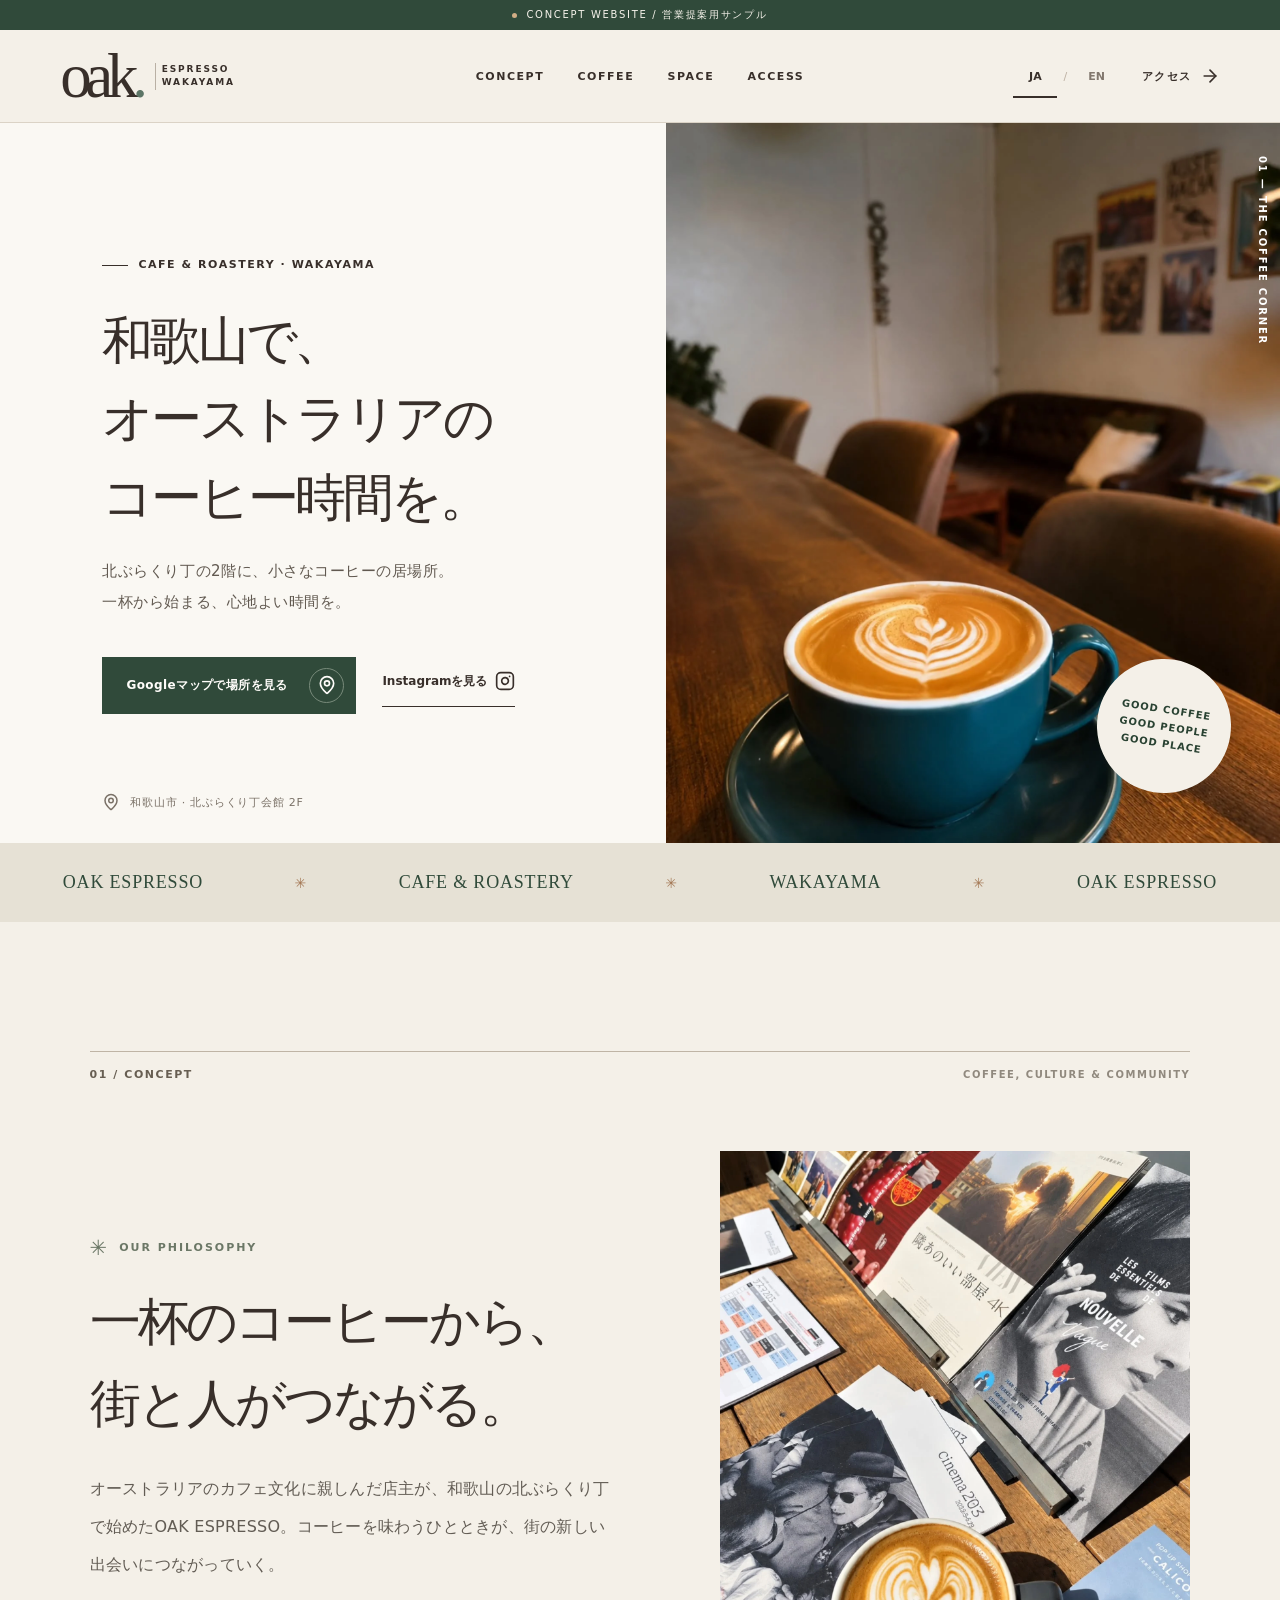
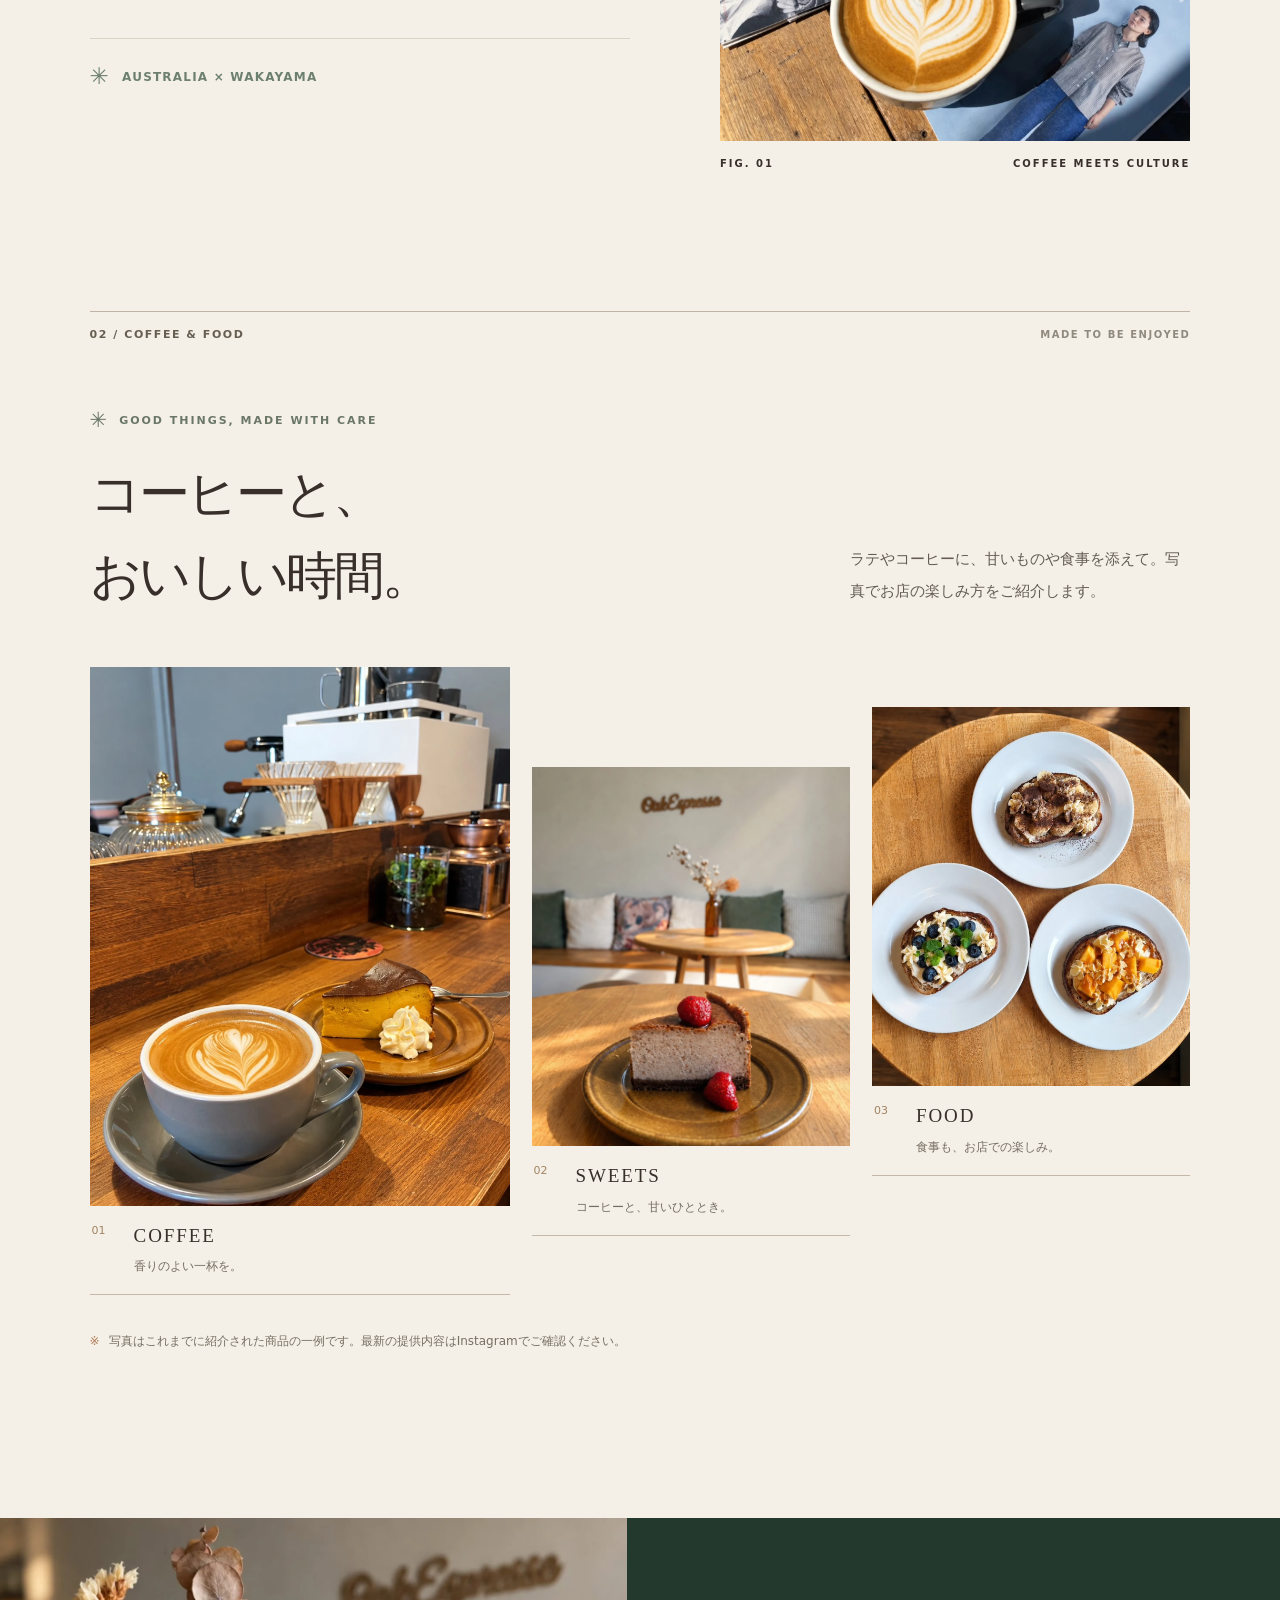
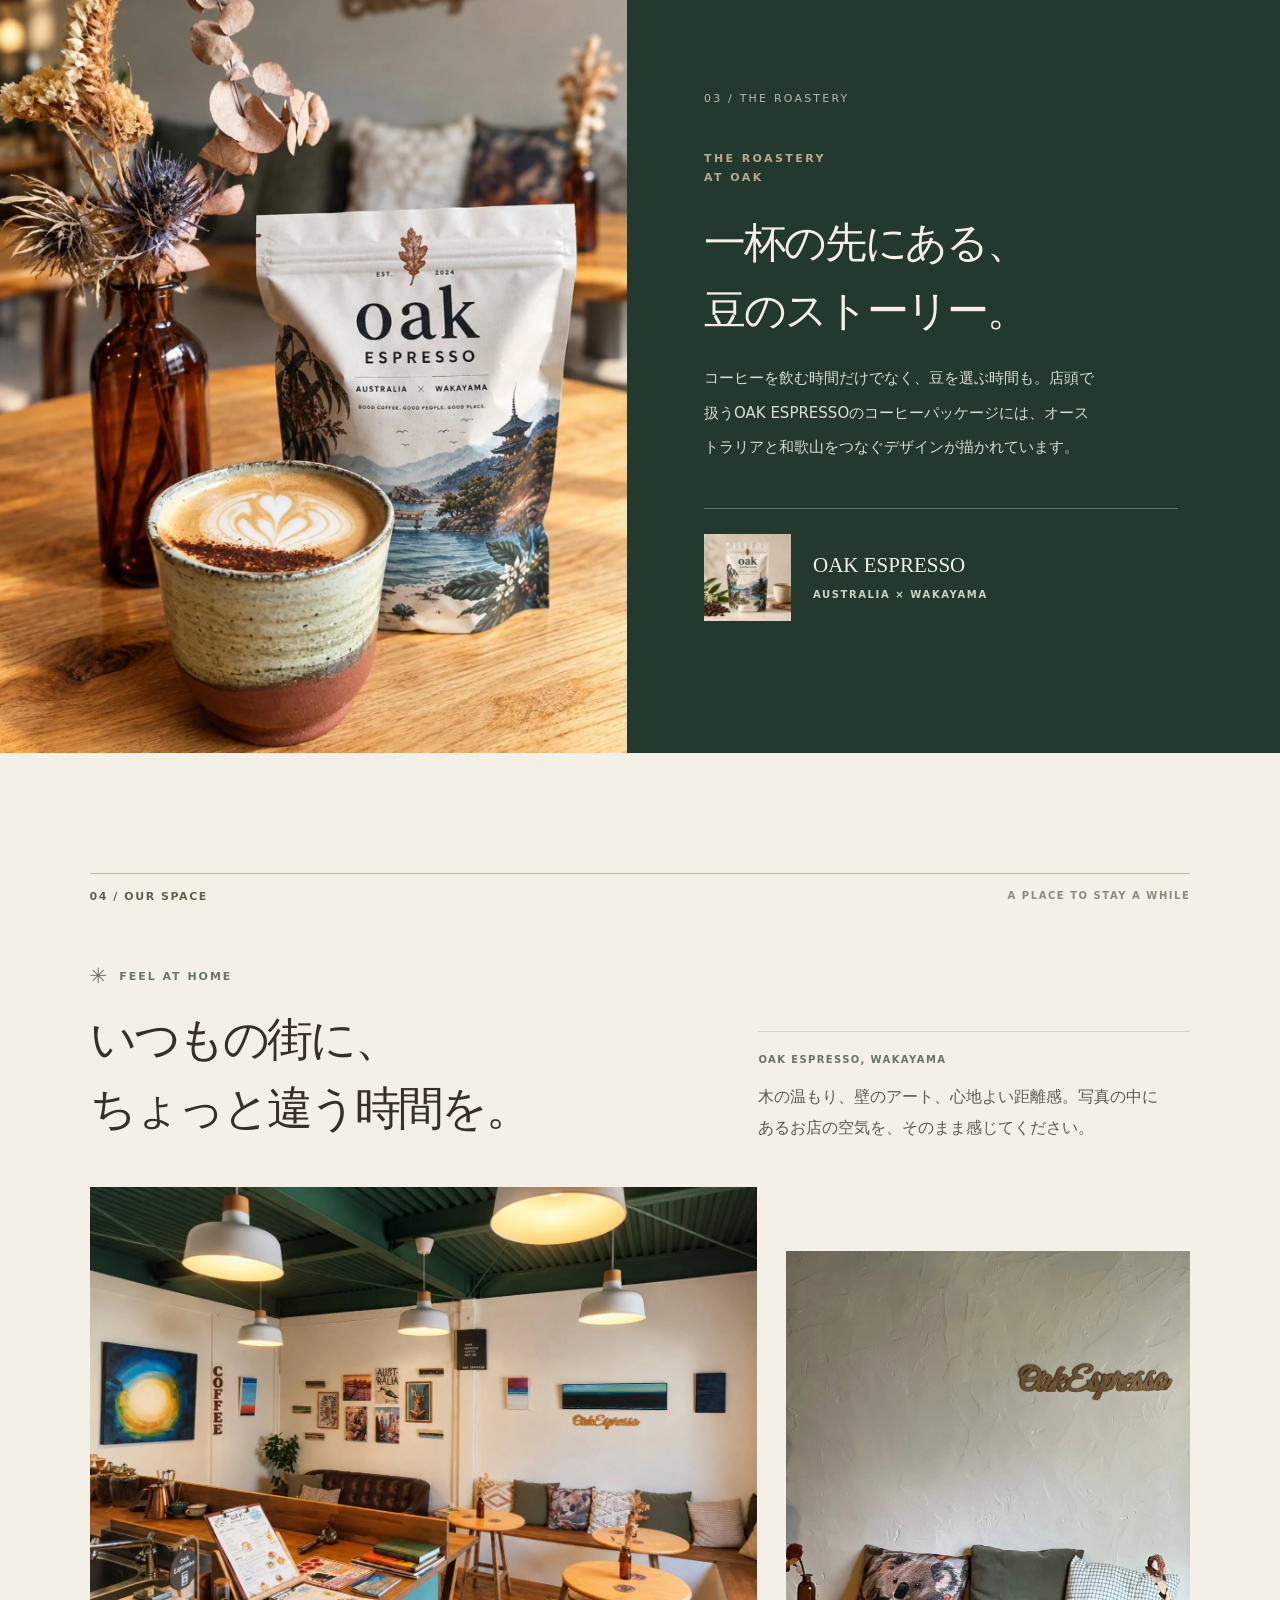
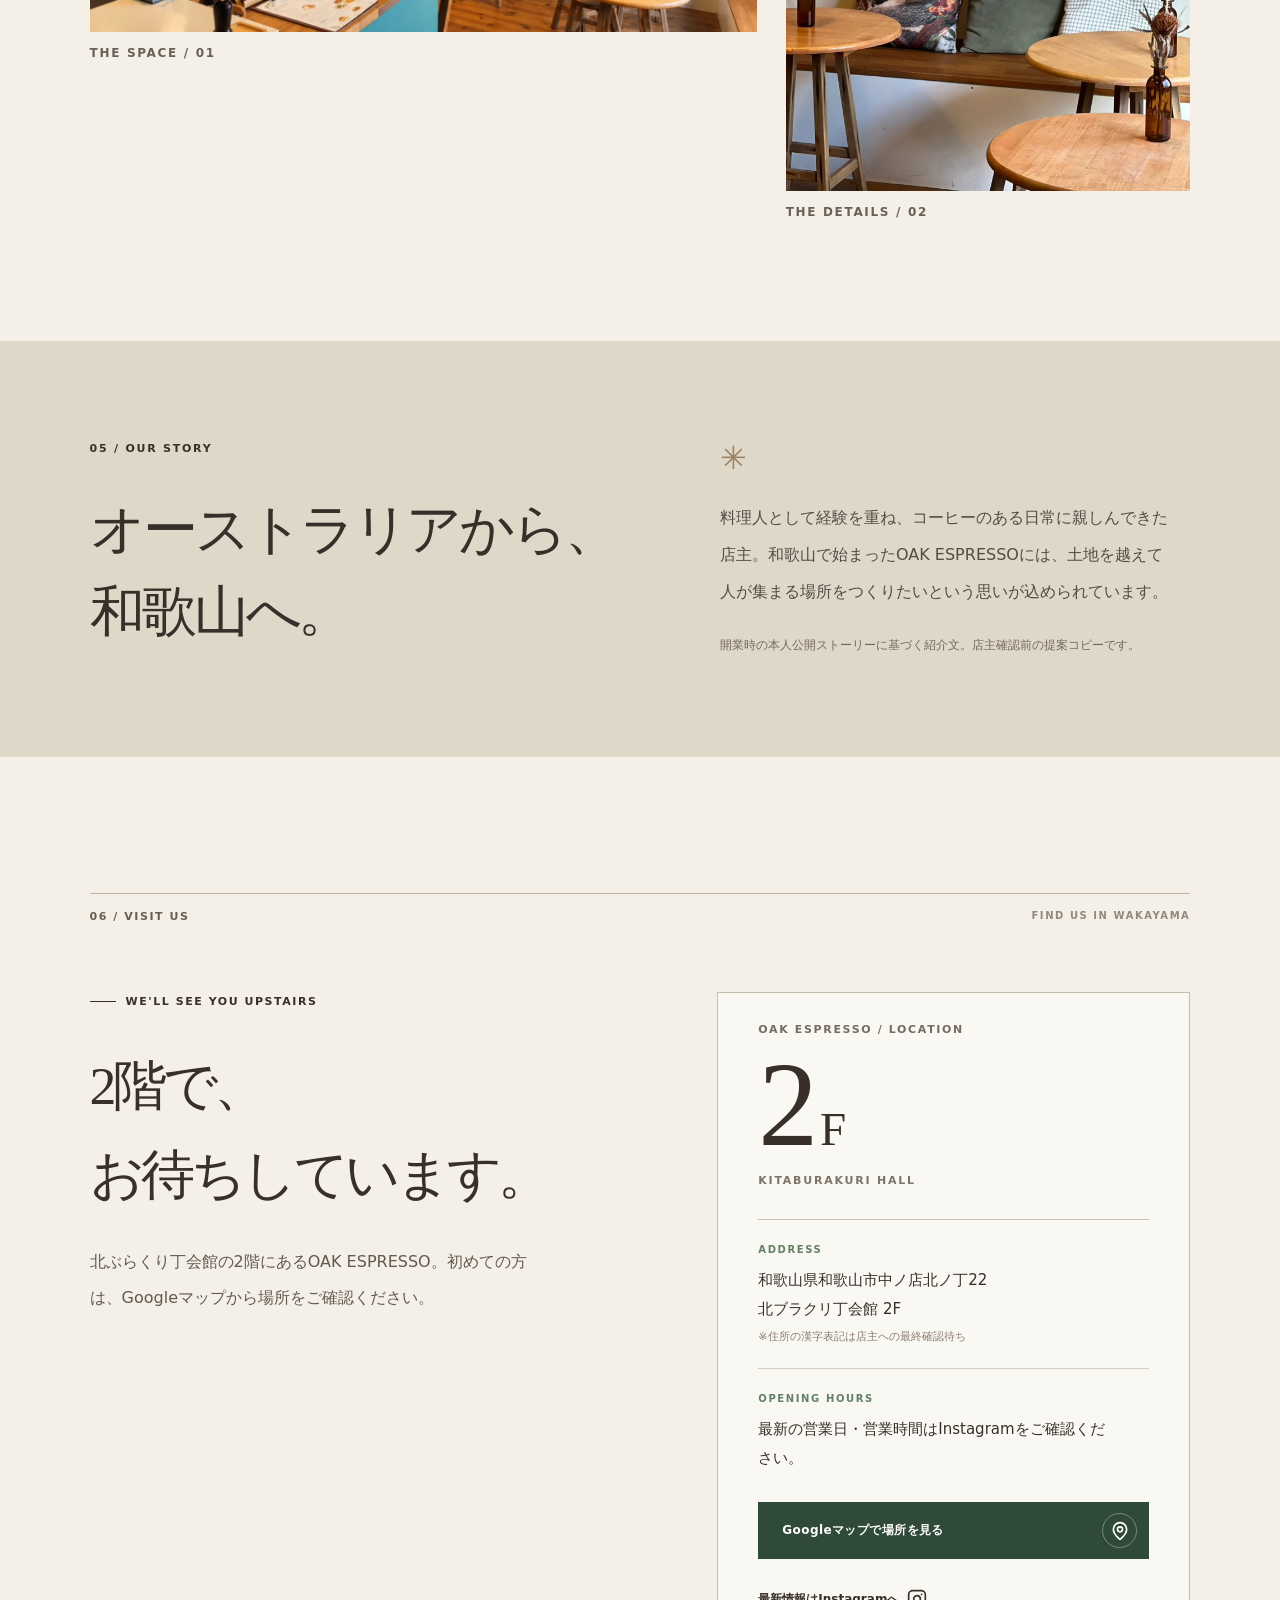
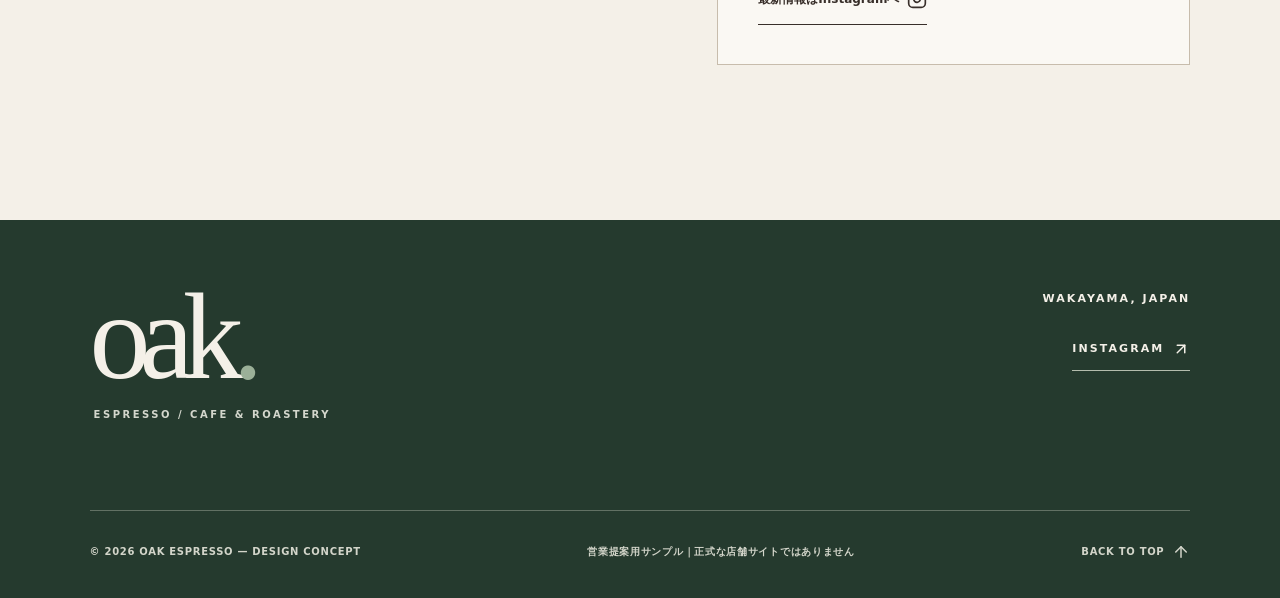
==== local-preview/index.html @ 11f02fe1 "feat: refine OAK ESPRESSO LP with responsive UI and animations" ====
<!DOCTYPE html>
<html lang="ja">
<head>
  <meta charset="utf-8" />
  <meta name="viewport" content="width=device-width, initial-scale=1" />
  <meta name="robots" content="noindex,nofollow,noarchive" />
  <meta name="theme-color" content="#f4f0e8" />
  <meta name="description" content="OAK ESPRESSO — 和歌山・北ぶらくり丁のカフェ＆ロースタリー。営業提案用デザインサンプルです。" />
  <title>OAK ESPRESSO｜和歌山・北ぶらくり丁</title>
  <link rel="icon" type="image/svg+xml" href="./images/favicon.svg" />
  <link rel="preload" as="image" href="./images/hero-latte.webp" fetchpriority="high" />
  <link rel="stylesheet" href="styles.css" />
</head>
<body>
  <a class="skip-link" href="#main" data-ja="本文へスキップ" data-en="Skip to content">本文へスキップ</a>
  <div class="sample-label" role="note"><span class="sample-dot"></span><span data-ja="CONCEPT WEBSITE / 営業提案用サンプル" data-en="CONCEPT WEBSITE / DESIGN PREVIEW">CONCEPT WEBSITE / 営業提案用サンプル</span></div>
  <header class="site-header">
    <div class="head-inner">
      <a class="brand" href="#top" aria-label="OAK ESPRESSO / Top" data-aria-ja="OAK ESPRESSO・ページ先頭へ" data-aria-en="OAK ESPRESSO, back to top">
        <span class="brand-oak">oak<span class="brand-dot">.</span></span>
        <span class="brand-sub">ESPRESSO<br />WAKAYAMA</span>
      </a>
      <nav class="desktop-nav" aria-label="Primary" data-aria-ja="メインメニュー" data-aria-en="Main navigation">
        <a href="#concept" data-ja="CONCEPT" data-en="CONCEPT">CONCEPT</a>
        <a href="#coffee" data-ja="COFFEE" data-en="COFFEE">COFFEE</a>
        <a href="#space" data-ja="SPACE" data-en="SPACE">SPACE</a>
        <a href="#visit" data-ja="ACCESS" data-en="ACCESS">ACCESS</a>
      </nav>
      <div class="head-actions">
        <div class="lang-toggle" role="group" aria-label="Language" data-aria-ja="表示言語" data-aria-en="Language">
          <button class="lang-btn active" type="button" data-locale="ja" aria-pressed="true" aria-label="日本語">JA</button>
          <span class="lang-bar" aria-hidden="true">/</span>
          <button class="lang-btn" type="button" data-locale="en" aria-pressed="false" aria-label="English">EN</button>
        </div>
        <a class="head-location" href="#visit"><span data-ja="アクセス" data-en="Visit us">アクセス</span><svg aria-hidden="true" focusable="false" class="lucide lucide-arrow-right" xmlns="http://www.w3.org/2000/svg" width="20" height="20" viewBox="0 0 24 24" fill="none" stroke="currentColor" stroke-width="2" stroke-linecap="round" stroke-linejoin="round" > <path d="M5 12h14" /> <path d="m12 5 7 7-7 7" /> </svg></a>
      </div>
    </div>
  </header>
  <!-- UI icons: Lucide v0.468.0, ISC; see THIRD_PARTY_NOTICES.md. -->
  <main id="main">
    <section class="hero" id="top" aria-labelledby="hero-title">
      <div class="hero-left">
        <div class="hero-text-wrapper">
          <div class="eyebrow"><span class="dash"></span><span>CAFE & ROASTERY · WAKAYAMA</span></div>
          <h1 id="hero-title" class="hero-title" data-ja="和歌山で、<br>オーストラリアの<br>コーヒー時間を。" data-en="A taste of<br>Australian<br>coffee culture<br>in Wakayama.">和歌山で、<br>オーストラリアの<br>コーヒー時間を。</h1>
          <p class="hero-description" data-ja="北ぶらくり丁の2階に、小さなコーヒーの居場所。<br>一杯から始まる、心地よい時間を。" data-en="A little coffee spot tucked away upstairs in Kitaburakuri. Good coffee, a welcoming space, and time to slow down.">北ぶらくり丁の2階に、小さなコーヒーの居場所。<br>一杯から始まる、心地よい時間を。</p>
          <div class="hero-cta-line">
            <a class="btn-primary" href="https://www.google.com/maps/search/?api=1&amp;query=OAK%20ESPRESSO%20%E5%92%8C%E6%AD%8C%E5%B1%B1" target="_blank" rel="noopener noreferrer"><span data-ja="Googleマップで場所を見る" data-en="Find us on Google Maps">Googleマップで場所を見る</span><span class="btn-arrow" aria-hidden="true"><svg aria-hidden="true" focusable="false" class="lucide lucide-map-pin" xmlns="http://www.w3.org/2000/svg" width="20" height="20" viewBox="0 0 24 24" fill="none" stroke="currentColor" stroke-width="2" stroke-linecap="round" stroke-linejoin="round" > <path d="M20 10c0 4.993-5.539 10.193-7.399 11.799a1 1 0 0 1-1.202 0C9.539 20.193 4 14.993 4 10a8 8 0 0 1 16 0" /> <circle cx="12" cy="10" r="3" /> </svg></span></a>
            <a class="link-underline" href="https://www.instagram.com/oak_espresso/" target="_blank" rel="noopener noreferrer"><span data-ja="Instagramを見る" data-en="Explore Instagram">Instagramを見る</span><svg aria-hidden="true" focusable="false" class="lucide lucide-instagram" xmlns="http://www.w3.org/2000/svg" width="20" height="20" viewBox="0 0 24 24" fill="none" stroke="currentColor" stroke-width="2" stroke-linecap="round" stroke-linejoin="round" > <rect width="20" height="20" x="2" y="2" rx="5" ry="5" /> <path d="M16 11.37A4 4 0 1 1 12.63 8 4 4 0 0 1 16 11.37z" /> <line x1="17.5" x2="17.51" y1="6.5" y2="6.5" /> </svg></a>
          </div>
        </div>
        <div class="hero-footnote"><svg aria-hidden="true" focusable="false" class="lucide lucide-map-pin" xmlns="http://www.w3.org/2000/svg" width="18" height="18" viewBox="0 0 24 24" fill="none" stroke="currentColor" stroke-width="2" stroke-linecap="round" stroke-linejoin="round" > <path d="M20 10c0 4.993-5.539 10.193-7.399 11.799a1 1 0 0 1-1.202 0C9.539 20.193 4 14.993 4 10a8 8 0 0 1 16 0" /> <circle cx="12" cy="10" r="3" /> </svg><span data-ja="和歌山市 · 北ぶらくり丁会館 2F" data-en="Wakayama City · Kitaburakuri Hall, 2F">和歌山市 · 北ぶらくり丁会館 2F</span></div>
      </div>
      <div class="hero-right">
        <img class="hero-image" src="./images/hero-latte.webp" width="1440" height="1920" fetchpriority="high" alt="木製カウンターに置かれた青いカップのラテと、奥に広がるOAK ESPRESSOの店内" data-alt-ja="木製カウンターに置かれた青いカップのラテと、奥に広がるOAK ESPRESSOの店内" data-alt-en="A latte in a blue cup on a wooden counter, with the cafe seating in the background" />
        <div class="hero-photo-tag">GOOD COFFEE<br />GOOD PEOPLE<br />GOOD PLACE</div>
        <div class="vertical-caption">01 — THE COFFEE CORNER</div>
      </div>
      <a href="#concept" class="scroll-cue"><span class="scroll-line"></span><span>SCROLL TO EXPLORE</span></a>
    </section>

    <div class="repeater" aria-hidden="true"><span class="repeater-name">OAK ESPRESSO</span><span class="repeater-divider">✳</span><span class="repeater-category">CAFE & ROASTERY</span><span class="repeater-divider repeater-extra">✳</span><span class="repeater-place">WAKAYAMA</span><span class="repeater-divider repeater-extra">✳</span><span class="repeater-extra">OAK ESPRESSO</span></div>

    <section class="concept section-wrap" id="concept">
      <div class="section-topline"><span>01 / CONCEPT</span><span>COFFEE, CULTURE & COMMUNITY</span></div>
      <div class="concept-grid">
        <div class="concept-copy">
          <p class="mini-label"><span class="asterisk">✳</span> OUR PHILOSOPHY</p>
          <h2 class="editorial-title" data-ja="一杯のコーヒーから、<br>街と人がつながる。" data-en="More than<br>just a cup<br>of coffee.">一杯のコーヒーから、<br>街と人がつながる。</h2>
          <p class="body-copy" data-ja="オーストラリアのカフェ文化に親しんだ店主が、和歌山の北ぶらくり丁で始めたOAK ESPRESSO。コーヒーを味わうひとときが、街の新しい出会いにつながっていく。" data-en="Rooted in the Australian café culture that shaped its founder, OAK ESPRESSO found a home in Wakayama's Kitaburakuri district — a place where a good cup of coffee can bring people together.">オーストラリアのカフェ文化に親しんだ店主が、和歌山の北ぶらくり丁で始めたOAK ESPRESSO。コーヒーを味わうひとときが、街の新しい出会いにつながっていく。</p>
          <div class="concept-bottom-note"><span class="line-cross">✳</span><span data-ja="AUSTRALIA × WAKAYAMA" data-en="AUSTRALIA × WAKAYAMA">AUSTRALIA × WAKAYAMA</span></div>
        </div>
        <div class="concept-media">
          <div class="concept-photo-frame"><img src="./images/coffee-books.webp" loading="lazy" width="1440" height="1920" alt="映画やアートの雑誌とラテが並ぶ木製テーブル" data-alt-ja="映画やアートの雑誌とラテが並ぶ木製テーブル" data-alt-en="A latte surrounded by cinema and art magazines on a wooden table" /></div>
          <div class="media-caption"><span>FIG. 01</span><span data-ja="COFFEE MEETS CULTURE" data-en="COFFEE MEETS CULTURE">COFFEE MEETS CULTURE</span></div>
        </div>
      </div>
    </section>

    <section class="offer section-wrap" id="coffee">
      <div class="section-topline"><span>02 / COFFEE & FOOD</span><span>MADE TO BE ENJOYED</span></div>
      <div class="offer-intro">
        <div><p class="mini-label"><span class="asterisk">✳</span> GOOD THINGS, MADE WITH CARE</p><h2 class="editorial-title" data-ja="コーヒーと、<br>おいしい時間。" data-en="Coffee &<br>something good.">コーヒーと、<br>おいしい時間。</h2></div>
        <p class="offer-caption" data-ja="ラテやコーヒーに、甘いものや食事を添えて。写真でお店の楽しみ方をご紹介します。" data-en="Coffee, something sweet, or a bite to eat. A glimpse of the things that make a visit worth lingering over.">ラテやコーヒーに、甘いものや食事を添えて。写真でお店の楽しみ方をご紹介します。</p>
      </div>
      <div class="offer-photo-grid">
        <figure class="offer-card offer-card-1">
          <div class="offer-img-wrap"><img src="./images/coffee-cake.webp" loading="lazy" width="1440" height="1920" alt="ラテとケーキを木製カウンターに並べた写真" data-alt-ja="ラテとケーキを木製カウンターに並べた写真" data-alt-en="Latte and a slice of cake on a wooden coffee counter" /></div>
          <figcaption><span class="item-number">01</span><span><strong data-ja="COFFEE" data-en="COFFEE">COFFEE</strong><small data-ja="香りのよい一杯を。" data-en="A cup worth slowing down for.">香りのよい一杯を。</small></span></figcaption>
        </figure>
        <figure class="offer-card offer-card-2">
          <div class="offer-img-wrap"><img src="./images/cheesecake.webp" loading="lazy" width="1440" height="1920" alt="いちごが添えられたカットケーキ" data-alt-ja="いちごが添えられたカットケーキ" data-alt-en="A slice of cake garnished with berries" /></div>
          <figcaption><span class="item-number">02</span><span><strong data-ja="SWEETS" data-en="SWEETS">SWEETS</strong><small data-ja="<span class='text-phrase'>コーヒーと、</span><span class='text-phrase'>甘いひととき。</span>" data-en="Something sweet on the side."><span class='text-phrase'>コーヒーと、</span><span class='text-phrase'>甘いひととき。</span></small></span></figcaption>
        </figure>
        <figure class="offer-card offer-card-3">
          <div class="offer-img-wrap"><img src="./images/fruit-toasts.webp" loading="lazy" width="1440" height="1440" alt="フルーツが盛り付けられた3種類のトースト" data-alt-ja="フルーツが盛り付けられた3種類のトースト" data-alt-en="Three open-faced toasts topped with fruit" /></div>
          <figcaption><span class="item-number">03</span><span><strong data-ja="FOOD" data-en="FOOD">FOOD</strong><small data-ja="<span class='text-phrase'>食事も、</span><span class='text-phrase'>お店での楽しみ。</span>" data-en="A little something to eat."><span class='text-phrase'>食事も、</span><span class='text-phrase'>お店での楽しみ。</span></small></span></figcaption>
        </figure>
      </div>
      <p class="availability-note"><span class="note-star">※</span><span data-ja="写真はこれまでに紹介された商品の一例です。最新の提供内容はInstagramでご確認ください。" data-en="Photos show examples previously featured by the cafe. Please check Instagram for current offerings.">写真はこれまでに紹介された商品の一例です。最新の提供内容はInstagramでご確認ください。</span></p>
    </section>

    <section class="beans" id="beans">
      <div class="beans-photo"><img src="./images/packaging-cafe.webp" loading="lazy" width="1440" height="1917" alt="実際に店舗で販売しているOAK ESPRESSOのコーヒー豆パッケージとラテ" data-alt-ja="実際に店舗で販売しているOAK ESPRESSOのコーヒー豆パッケージとラテ" data-alt-en="An OAK ESPRESSO coffee bean package sold in the cafe, beside a cup of coffee" /></div>
      <div class="beans-copy">
        <div class="beans-meta">03 / THE ROASTERY</div>
        <div class="beans-small-title">THE ROASTERY<br />AT OAK</div>
        <h2 data-ja="一杯の先にある、<br>豆のストーリー。" data-en="The story<br>behind the beans.">一杯の先にある、<br>豆のストーリー。</h2>
        <p data-ja="コーヒーを飲む時間だけでなく、豆を選ぶ時間も。店頭で扱うOAK ESPRESSOのコーヒーパッケージには、オーストラリアと和歌山をつなぐデザインが描かれています。" data-en="The OAK ESPRESSO coffee bag brings together motifs of Australia and Wakayama — a small reminder that a cup of coffee can carry a bigger story.">コーヒーを飲む時間だけでなく、豆を選ぶ時間も。店頭で扱うOAK ESPRESSOのコーヒーパッケージには、オーストラリアと和歌山をつなぐデザインが描かれています。</p>
        <div class="beans-pack-inline"><img src="./images/packaging-studio.webp" loading="lazy" width="1440" height="1440" alt="OAK ESPRESSOの販売用コーヒー豆パッケージ" data-alt-ja="OAK ESPRESSOの販売用コーヒー豆パッケージ" data-alt-en="OAK ESPRESSO retail coffee packaging"/><div><span>OAK ESPRESSO</span><small>AUSTRALIA × WAKAYAMA</small></div></div>
      </div>
    </section>

    <section class="space-section section-wrap" id="space" aria-labelledby="space-title">
      <div class="section-topline"><span>04 / OUR SPACE</span><span>A PLACE TO STAY A WHILE</span></div>
      <div class="space-title-area">
        <div class="space-heading"><p class="mini-label"><span class="asterisk">✳</span> FEEL AT HOME</p><h2 id="space-title" class="editorial-title" data-ja="いつもの街に、<br>ちょっと違う時間を。" data-en="Come in.<br>Stay a little.">いつもの街に、<br>ちょっと違う時間を。</h2></div>
        <div class="space-after"><span>OAK ESPRESSO, WAKAYAMA</span><p data-ja="木の温もり、壁のアート、心地よい距離感。写真の中にあるお店の空気を、そのまま感じてください。" data-en="Warm wood, art on the walls and an easy-going atmosphere. A small look inside, before you visit.">木の温もり、壁のアート、心地よい距離感。写真の中にあるお店の空気を、そのまま感じてください。</p></div>
      </div>
      <div class="space-photos">
        <figure class="space-wide"><img src="./images/interior-wide.webp" loading="lazy" width="1440" height="1080" alt="木の家具とグリーンの天井、アートが飾られたOAK ESPRESSOの店内全景" data-alt-ja="木の家具とグリーンの天井、アートが飾られたOAK ESPRESSOの店内全景" data-alt-en="A wide view of the OAK ESPRESSO cafe with wooden furnishings, green ceiling and artwork" /><figcaption>THE SPACE / 01</figcaption></figure>
        <figure class="space-detail"><img src="./images/interior-details.webp" loading="lazy" width="1440" height="1920" alt="木製の丸テーブルと花瓶、クッションが並ぶOAK ESPRESSOの座席" data-alt-ja="木製の丸テーブルと花瓶、クッションが並ぶOAK ESPRESSOの座席" data-alt-en="Wooden tables, a flower vase and cosy bench seating at OAK ESPRESSO" /><figcaption>THE DETAILS / 02</figcaption></figure>
      </div>
    </section>

    <section class="story-section" id="story">
      <div class="story-inner">
        <div class="story-title"><span class="story-index">05 / OUR STORY</span><h2 data-ja="オーストラリアから、<br>和歌山へ。" data-en="From Australia<br>to Wakayama.">オーストラリアから、<br>和歌山へ。</h2></div>
        <div class="story-details"><span class="star-large">✳</span><p data-ja="料理人として経験を重ね、コーヒーのある日常に親しんできた店主。和歌山で始まったOAK ESPRESSOには、土地を越えて人が集まる場所をつくりたいという思いが込められています。" data-en="After years working in kitchens and experiencing Australia's café culture, the founder brought a love of coffee to Wakayama. OAK ESPRESSO began with a wish to make space for people to connect.">料理人として経験を重ね、コーヒーのある日常に親しんできた店主。和歌山で始まったOAK ESPRESSOには、土地を越えて人が集まる場所をつくりたいという思いが込められています。</p><small data-ja="開業時の本人公開ストーリーに基づく紹介文。店主確認前の提案コピーです。" data-en="Draft copy based on the founder's public opening story; subject to approval.">開業時の本人公開ストーリーに基づく紹介文。店主確認前の提案コピーです。</small></div>
      </div>
    </section>

    <section class="visit-section section-wrap" id="visit">
      <div class="section-topline"><span>06 / VISIT US</span><span>FIND US IN WAKAYAMA</span></div>
      <div class="visit-grid">
        <div class="visit-intro"><div class="eyebrow"><span class="dash"></span><span>WE'LL SEE YOU UPSTAIRS</span></div><h2 data-ja="2階で、<br>お待ちしています。" data-en="Find us<br>upstairs.">2階で、<br>お待ちしています。</h2><p data-ja="北ぶらくり丁会館の2階にあるOAK ESPRESSO。初めての方は、Googleマップから場所をご確認ください。" data-en="OAK ESPRESSO is on the second floor of Kitaburakuri Hall. Use Google Maps to find the building before your visit.">北ぶらくり丁会館の2階にあるOAK ESPRESSO。初めての方は、Googleマップから場所をご確認ください。</p></div>
        <div class="visit-card">
          <div class="visit-floor"><div class="floor-label">OAK ESPRESSO / LOCATION</div><div>2<span>F</span></div><span class="floor-caption">KITABURAKURI HALL</span></div>
          <div class="visit-detail"><span class="data-label">ADDRESS</span><p data-ja="和歌山県和歌山市中ノ店北ノ丁22<br>北ブラクリ丁会館 2F" data-en="2F, Kitaburakuri Hall<br>22 Nakanotana Kitanōchō, Wakayama, Japan">和歌山県和歌山市中ノ店北ノ丁22<br>北ブラクリ丁会館 2F</p><small data-ja="※住所の漢字表記は店主への最終確認待ち" data-en="*Address spelling to be confirmed by the cafe.">※住所の漢字表記は店主への最終確認待ち</small></div>
          <div class="visit-detail visits-last"><span class="data-label">OPENING HOURS</span><p data-ja="最新の営業日・営業時間はInstagramをご確認ください。" data-en="Check Instagram for the latest opening days and hours.">最新の営業日・営業時間はInstagramをご確認ください。</p></div>
          <div class="visit-links"><a class="btn-primary" href="https://www.google.com/maps/search/?api=1&amp;query=OAK%20ESPRESSO%20%E5%92%8C%E6%AD%8C%E5%B1%B1" rel="noopener noreferrer" target="_blank"><span data-ja="Googleマップで場所を見る" data-en="Find us on Google Maps">Googleマップで場所を見る</span><span class="btn-arrow" aria-hidden="true"><svg aria-hidden="true" focusable="false" class="lucide lucide-map-pin" xmlns="http://www.w3.org/2000/svg" width="20" height="20" viewBox="0 0 24 24" fill="none" stroke="currentColor" stroke-width="2" stroke-linecap="round" stroke-linejoin="round" > <path d="M20 10c0 4.993-5.539 10.193-7.399 11.799a1 1 0 0 1-1.202 0C9.539 20.193 4 14.993 4 10a8 8 0 0 1 16 0" /> <circle cx="12" cy="10" r="3" /> </svg></span></a><a class="link-underline" href="https://www.instagram.com/oak_espresso/" target="_blank" rel="noopener noreferrer"><span data-ja="最新情報はInstagramへ" data-en="Latest updates on Instagram">最新情報はInstagramへ</span><svg aria-hidden="true" focusable="false" class="lucide lucide-instagram" xmlns="http://www.w3.org/2000/svg" width="20" height="20" viewBox="0 0 24 24" fill="none" stroke="currentColor" stroke-width="2" stroke-linecap="round" stroke-linejoin="round" > <rect width="20" height="20" x="2" y="2" rx="5" ry="5" /> <path d="M16 11.37A4 4 0 1 1 12.63 8 4 4 0 0 1 16 11.37z" /> <line x1="17.5" x2="17.51" y1="6.5" y2="6.5" /> </svg></a></div>
        </div>
      </div>
    </section>
  </main>
  <footer class="site-footer">
    <div class="footer-upper"><div><span class="footer-mark">oak<span>.</span></span><div class="footer-submark">ESPRESSO / CAFE & ROASTERY</div></div><div class="footer-meta"><div>WAKAYAMA, JAPAN</div><a href="https://www.instagram.com/oak_espresso/" target="_blank" rel="noopener noreferrer">INSTAGRAM <svg aria-hidden="true" focusable="false" class="lucide lucide-arrow-up-right" xmlns="http://www.w3.org/2000/svg" width="18" height="18" viewBox="0 0 24 24" fill="none" stroke="currentColor" stroke-width="2" stroke-linecap="round" stroke-linejoin="round" > <path d="M7 7h10v10" /> <path d="M7 17 17 7" /> </svg></a></div></div>
    <div class="footer-lower"><span>© 2026 OAK ESPRESSO — DESIGN CONCEPT</span><span data-ja="営業提案用サンプル｜正式な店舗サイトではありません" data-en="Website design concept — not the official cafe website">営業提案用サンプル｜正式な店舗サイトではありません</span><a href="#top">BACK TO TOP <svg aria-hidden="true" focusable="false" class="lucide lucide-arrow-up" xmlns="http://www.w3.org/2000/svg" width="18" height="18" viewBox="0 0 24 24" fill="none" stroke="currentColor" stroke-width="2" stroke-linecap="round" stroke-linejoin="round" > <path d="m5 12 7-7 7 7" /> <path d="M12 19V5" /> </svg></a></div>
  </footer>
  <a class="mobile-map-cta" href="https://www.google.com/maps/search/?api=1&amp;query=OAK%20ESPRESSO%20%E5%92%8C%E6%AD%8C%E5%B1%B1" target="_blank" rel="noopener noreferrer"><svg aria-hidden="true" focusable="false" class="lucide lucide-map-pin" xmlns="http://www.w3.org/2000/svg" width="20" height="20" viewBox="0 0 24 24" fill="none" stroke="currentColor" stroke-width="2" stroke-linecap="round" stroke-linejoin="round" > <path d="M20 10c0 4.993-5.539 10.193-7.399 11.799a1 1 0 0 1-1.202 0C9.539 20.193 4 14.993 4 10a8 8 0 0 1 16 0" /> <circle cx="12" cy="10" r="3" /> </svg><span data-ja="地図で場所を見る" data-en="Open Google Maps">地図で場所を見る</span></a>
  <script src="script.js"></script>
</body>
</html>
---- local-preview/styles.css ----
:root {
  --cream: #f4f0e8;
  --paper: #faf8f3;
  --ink: #382f2a;
  --muted: #766d61;
  --green: #304a3a;
  --forest: #24392d;
  --copper: #bc9068;
  --line: #dbd3c6;
  --serif: Georgia, 'Noto Serif CJK JP', 'Yu Mincho', serif;
  --sans: 'Noto Sans CJK JP', 'Hiragino Kaku Gothic ProN', system-ui, sans-serif;
}
*,*::before,*::after {box-sizing:border-box}
html {scroll-behavior:smooth;scroll-padding-top:105px}
body {margin:0;color:var(--ink);background:var(--cream);font-family:var(--sans);font-size:16px;-webkit-font-smoothing:antialiased}
body,button,a { -webkit-tap-highlight-color:transparent; }
img {display:block;max-width:100%}
a {color:inherit;text-decoration:none}
button {font:inherit}
button, a {outline-offset:5px}
:focus-visible {outline:2px solid var(--ink)}
.site-footer a:focus-visible,.mobile-map-cta:focus-visible {outline-color:var(--cream);box-shadow:0 0 0 7px var(--ink)}
/* Lucide official SVGs: consistent size/stroke, inheriting the surrounding text color. */
.lucide {display:inline-block;flex-shrink:0;vertical-align:middle;stroke-width:2}
section {position:relative}
h1,h2 {text-wrap:balance;word-break:normal;overflow-wrap:normal;line-break:strict}
main p,main small {text-wrap:pretty;line-break:strict;word-break:normal}
.text-phrase {display:inline-block}
.skip-link {position:fixed;top:-100px;left:16px;z-index:1000;background:white;padding:8px}
.skip-link:focus {top:8px}
.sample-label {height:30px;background:var(--green);color:#f6f3eb;text-align:center;display:flex;align-items:center;justify-content:center;gap:9px;font:500 10px/1 var(--sans);letter-spacing:.17em}
.sample-dot {width:5px;height:5px;border-radius:50%;background:#d1ad85}
.site-header {background:var(--cream);position:sticky;top:0;z-index:30;border-bottom:1px solid var(--line);}
.head-inner {max-width:1600px;margin:auto;display:grid;grid-template-columns:1fr auto 1fr;align-items:center;padding:0 clamp(24px,4.7vw,78px);height:92px;gap:28px}
.brand {display:flex;align-items:center;width:max-content;gap:13px;min-width:0}
.brand-oak {font:normal 63px/.9 Georgia,serif;letter-spacing:-.10em;white-space:nowrap}
.brand-dot {color:#5c7566}
.brand-sub {font:700 9px/1.5 var(--sans);letter-spacing:.21em;padding-left:6px;border-left:1px solid #b9b0a4}
.desktop-nav {display:flex;align-items:center;gap:clamp(15px,2.6vw,41px)}
.desktop-nav a, .head-location,.lang-toggle {font-size:11px;letter-spacing:.14em;font-weight:700}
.desktop-nav a {transition:color .2s}
.head-actions {display:flex;align-items:center;justify-content:flex-end;gap:23px}
.lang-toggle {display:flex;align-items:center;gap:6px;white-space:nowrap}
.lang-btn {border:0;background:none;color:#82786e;cursor:pointer;font-size:11px;font-weight:700;padding:11px 5px;line-height:1;border-radius:0;min-width:44px;min-height:44px}
.lang-btn.active {color:var(--ink);box-shadow:inset 0 -2px var(--ink)}
.lang-bar {font-weight:300;color:#bdb1a3}
.head-location {white-space:nowrap;display:flex;gap:8px;align-items:center;min-height:44px}
.hero {min-height:720px;display:grid;grid-template-columns:52% 48%;background:var(--paper)}
.hero-left {display:flex;flex-direction:column;justify-content:center;position:relative;padding:95px 5vw 92px clamp(36px,8vw,138px);min-width:0}
.hero-text-wrapper {max-width:780px}
.eyebrow,.mini-label {display:flex;align-items:center;gap:10px;font-size:11px;letter-spacing:.14em;font-weight:700;line-height:1.8}
.dash {height:1px;width:26px;background:var(--ink)}
.hero-title {font-family:'Noto Serif CJK JP','Yu Mincho',serif;font-weight:400;font-size:clamp(36px,4.0vw,66px);line-height:1.53;letter-spacing:-.063em;margin:27px -60px 19px 0;position:relative;z-index:1}
.hero-description {font-size:15px;line-height:2.1;letter-spacing:.035em;max-width:530px;margin:0;color:#615950}
.hero-cta-line {display:flex;align-items:center;gap:26px;flex-wrap:wrap;margin-top:38px}
.btn-primary {background:var(--green);color:#fffdfa;display:inline-flex;justify-content:space-between;align-items:center;gap:8px;min-height:57px;min-width:254px;padding:0 12px 0 24px;transition:background-color .24s,color .24s,transform .24s;font-size:12px;letter-spacing:.035em;font-weight:700;white-space:nowrap}
.btn-arrow {width:35px;height:35px;border:1px solid #788a7a;border-radius:50%;display:inline-flex;align-items:center;justify-content:center;font-size:18px;font-weight:400}
.link-underline {font-size:12px;font-weight:700;border-bottom:1px solid currentColor;display:inline-flex;align-items:center;gap:8px;padding-bottom:7px;min-height:44px}
.hero-footnote {position:absolute;left:clamp(36px,8vw,138px);bottom:32px;display:flex;align-items:center;gap:10px;letter-spacing:.07em;font-size:11px;color:#7a7167}
.hero-right {position:relative;min-width:0;min-height:720px;overflow:hidden}
.hero-image {width:100%;height:100%;object-fit:cover;object-position:center 59%;position:absolute;inset:0}
.hero-photo-tag {background:#f4f0e8;color:#294232;position:absolute;right:8%;bottom:7%;width:134px;height:134px;border-radius:50%;display:flex;flex-direction:column;align-items:center;justify-content:center;text-align:center;font:700 10px/1.7 var(--sans);letter-spacing:.09em;transform:rotate(9deg);box-shadow:0 7px 22px #17181215}
.vertical-caption {position:absolute;right:12px;top:33px;writing-mode:vertical-rl;letter-spacing:.18em;font-size:10px;font-weight:700;color:#fff;mix-blend-mode:screen}
.scroll-cue {position:absolute;bottom:28px;left:50%;transform:translateX(-50%);color:#fff;display:none;align-items:center;gap:10px;font:700 10px/1 var(--sans);letter-spacing:.11em}
.repeater {min-height:79px;background:#e6e1d5;color:var(--green);display:flex;align-items:center;justify-content:space-around;gap:30px;white-space:nowrap;overflow:hidden;padding:15px 32px;font-family:Georgia,serif;font-size:18px;letter-spacing:.045em}
.repeater .repeater-divider {font-family:var(--sans);font-size:14px;color:#a47855}
.section-wrap {max-width:1600px;margin:0 auto;padding-left:clamp(30px,7vw,112px);padding-right:clamp(30px,7vw,112px)}
.section-topline {display:flex;justify-content:space-between;align-items:center;border-top:1px solid #bfb4a5;padding-top:16px;font:700 11px/1.2 var(--sans);letter-spacing:.14em;color:#675e52}
.section-topline span:last-child {font-size:10px;opacity:.7}
.concept {padding-top:129px;padding-bottom:142px}
.concept-grid {display:grid;grid-template-columns:1fr .87fr;align-items:center;gap:clamp(45px,7vw,110px);padding-top:70px}
.mini-label {color:#6b7766;letter-spacing:.18em}
.asterisk {font-size:21px;line-height:1}
.editorial-title {font-family:'Noto Serif CJK JP',serif;font-weight:400;font-size:clamp(37px,4vw,62px);line-height:1.6;letter-spacing:-.058em;margin:22px 0 26px}
.body-copy {max-width:525px;font-size:16px;line-height:2.35;letter-spacing:.015em;color:#625c54}
.concept-bottom-note {border-top:1px solid var(--line);margin-top:55px;padding-top:20px;display:flex;align-items:center;gap:12px;color:#6d806f;font:700 12px/1.5 var(--sans);letter-spacing:.1em}
.line-cross {font-size:23px}
.concept-media {max-width:540px;width:100%}
.concept-photo-frame {height:590px;overflow:hidden;background:#c7bba9;}
.concept-photo-frame img {height:100%;width:100%;object-fit:cover;object-position:center 62%}
.media-caption {display:flex;justify-content:space-between;font:700 10px/1 var(--sans);letter-spacing:.2em;margin-top:18px}
.offer {padding-bottom:153px}
.offer-intro {display:flex;justify-content:space-between;gap:60px;align-items:end;padding:58px 0 50px}
.offer-intro .editorial-title {margin-bottom:0}
.offer-caption {max-width:340px;color:#645c52;font-size:15px;line-height:2.1;margin:0 0 10px}
.offer-photo-grid {display:grid;grid-template-columns:1.2fr .91fr .91fr;gap:22px;align-items:start}
.offer-card {margin:0;min-width:0}
.offer-img-wrap {overflow:hidden;background:#d7cfc1;aspect-ratio:.84}
.offer-card-1 .offer-img-wrap {aspect-ratio:.78}
.offer-card-2 {margin-top:100px}
.offer-card-3 {margin-top:40px}
.offer-img-wrap img {width:100%;height:100%;object-fit:cover;transition:transform .32s}
.offer-card-1 img {object-position:center 59%}
.offer-card-2 img {object-position:center 57%}
.offer-card-3 img {object-position:center center}
.offer-card figcaption {border-bottom:1px solid #c4b8a6;display:grid;grid-template-columns:35px 1fr 16px;gap:7px;align-items:start;padding:18px 2px 19px}
.item-number {font:11px var(--sans);color:#a28360}
.offer-card figcaption strong {font:500 19px/1.3 Georgia,serif;letter-spacing:.1em;display:block}
.offer-card figcaption small {display:block;color:#766c61;font-size:12px;margin-top:10px;text-wrap:balance}
.availability-note {display:flex;gap:9px;font-size:12px;color:#786f63;line-height:1.8;margin-top:36px}
.note-star {color:#b17f5a}
.beans {display:grid;grid-template-columns:49% 51%;background:var(--forest);color:#f4f0e8;min-height:730px}
.beans-photo {min-height:730px;overflow:hidden}
.beans-photo img {width:100%;height:100%;object-fit:cover;object-position:center center}
.beans-copy {padding:clamp(75px,8vw,130px) clamp(48px,8vw,145px) 60px clamp(56px,6vw,108px);display:flex;flex-direction:column;justify-content:center;min-width:0}
.beans-meta {font-size:11px;letter-spacing:.2em;opacity:.7;margin-bottom:45px}
.beans-small-title {color:#bca68d;font:700 11px/1.7 var(--sans);letter-spacing:.22em}
.beans h2 {font-family:'Noto Serif CJK JP',serif;font-size:clamp(34px,3.3vw,56px);line-height:1.6;letter-spacing:-.05em;font-weight:400;margin:22px 0 17px}
.beans-copy > p {max-width:540px;color:#d7ddd2;font-size:15px;line-height:2.28;margin:0}
.beans-pack-inline {display:flex;align-items:center;gap:22px;margin-top:44px;border-top:1px solid #657565;padding-top:25px;}
.beans-pack-inline img {width:87px;height:87px;object-fit:cover}
.beans-pack-inline span {display:block;font:21px/1.2 Georgia,serif}
.beans-pack-inline small {display:block;font:700 10px/1.5 var(--sans);letter-spacing:.16em;color:#cad2c4;margin-top:8px}
.space-section {padding-top:120px;padding-bottom:120px}
.space-title-area {display:grid;grid-template-columns:minmax(0,1.4fr) minmax(0,1fr);align-items:end;gap:clamp(32px,5vw,80px);padding-top:52px;padding-bottom:44px}
.space-title-area .editorial-title {font-size:clamp(36px,3.6vw,52px);margin:18px 0 0;line-height:1.5}
.space-photos {display:grid;grid-template-columns:minmax(0,1.65fr) minmax(0,1fr);gap:clamp(20px,2.2vw,32px);align-items:start}
.space-photos figure {margin:0;position:relative;min-width:0}
/* Reset the HTML height hints so the chosen aspect ratios control rendering. */
.space-photos img {width:100%;height:auto;object-fit:cover;background:var(--line)}
.space-wide img {aspect-ratio:3/2;object-position:center 58%}
.space-photos .space-detail {margin-top:64px}
.space-detail img {aspect-ratio:3/4;object-position:center center}
.space-photos figcaption {font:600 12px/1.5 var(--sans);letter-spacing:.14em;padding-top:12px;color:#696057}
.space-after {border-top:1px solid var(--line);padding-top:20px;min-width:0}
.space-after span {display:block;font:700 10px/1.6 var(--sans);letter-spacing:.14em;color:#687566}
.space-after p {font-size:16px;line-height:1.9;max-width:40ch;margin:14px 0 0;color:#61594f}
html[data-locale="en"] .space-title-area .editorial-title {font-size:clamp(46px,4.5vw,64px);line-height:1.12}
html[data-locale="en"] .space-after p {line-height:1.7}
.story-section {background:#dfd8c9;padding:98px 0 100px}
.story-inner {max-width:1600px;padding:0 clamp(30px,7vw,112px);margin:auto;display:grid;grid-template-columns:1.06fr .94fr;gap:100px;align-items:center}
.story-index {display:block;font:700 11px/1 var(--sans);letter-spacing:.16em}
.story-title h2 {font-family:'Noto Serif CJK JP',serif;font-size:clamp(38px,4.3vw,69px);font-weight:400;line-height:1.48;letter-spacing:-.055em;margin:35px 0 0}
.star-large {font-size:32px;color:#9b8063}
.story-details p {font-size:16px;color:#534d46;line-height:2.3;margin:23px 0 25px}
.story-details small {display:block;font-size:12px;color:#746a5c;line-height:1.8}
html[data-locale="ja"] .beans-copy > p,html[data-locale="ja"] .story-details > p {text-wrap:balance}
.visit-section {padding-top:136px;padding-bottom:155px}
.visit-grid {display:grid;grid-template-columns:1.04fr .96fr;gap:clamp(60px,9vw,135px);padding-top:69px}
.visit-intro h2 {font-family:'Noto Serif CJK JP',serif;font-size:clamp(39px,4.2vw,65px);font-weight:400;line-height:1.65;letter-spacing:-.07em;margin:30px 0 25px}
.visit-intro > p {font-size:16px;line-height:2.25;color:#625a50;max-width:460px}
.visit-card {border:1px solid #c7bcac;background:var(--paper);padding:30px 40px 39px}
.visit-floor {border-bottom:1px solid #cdc2b4;padding-bottom:31px}
.floor-label {font:700 11px/1.2 var(--sans);letter-spacing:.15em;color:#756b5f}
.visit-floor > div:nth-child(2) {font:200 120px/.99 Georgia,serif;letter-spacing:-.07em;margin:10px 0 4px}
.visit-floor > div:nth-child(2) span {font-size:47px;letter-spacing:-.04em;margin-left:10px}
.floor-caption {font:700 11px/1.2 var(--sans);letter-spacing:.16em;color:#7d7468}
.visit-detail {padding:24px 0;border-bottom:1px solid #d8cebf}
.data-label {display:block;font:700 10px var(--sans);letter-spacing:.16em;color:#648064}
.visit-detail p {font-size:15px;line-height:1.9;margin:11px 0 0}
.visit-detail small {display:block;margin-top:6px;font-size:11px;color:#8c7c6f}
.visits-last {border:0;padding-bottom:10px}
.visit-links {padding-top:20px;display:flex;gap:22px;align-items:center;flex-wrap:wrap}
.visit-links .btn-primary {flex:1;min-width:240px}
.site-footer {background:#253a2e;color:#f4f0e8;padding:68px clamp(30px,7vw,112px) 24px}
.footer-upper {display:flex;justify-content:space-between;gap:30px;max-width:1376px;margin:auto;padding-bottom:88px}
.footer-mark {font:normal 122px/.8 Georgia,serif;letter-spacing:-.09em}
.footer-mark span {color:#9bb098}
.footer-submark {font:700 10px/1.5 var(--sans);letter-spacing:.25em;margin:21px 0 0 4px;color:#d4d7cd}
.footer-meta {font:700 11px/2 var(--sans);letter-spacing:.19em;display:flex;flex-direction:column;align-items:flex-end;gap:17px}
.footer-meta a {border-bottom:1px solid #b4bcad}
.footer-meta a,.footer-lower a {display:inline-flex;align-items:center;gap:8px;min-height:44px}
.footer-lower {max-width:1376px;margin:auto;padding-top:19px;border-top:1px solid #627164;display:flex;gap:20px;align-items:center;justify-content:space-between;font:600 10px/1.5 var(--sans);letter-spacing:.07em;color:#d3d5ca;flex-wrap:wrap}
.mobile-map-cta {display:none}
html[data-locale="en"] .hero-title,html[data-locale="en"] .editorial-title,html[data-locale="en"] .beans h2,html[data-locale="en"] .story-title h2,html[data-locale="en"] .visit-intro h2 {font-family:Georgia,serif;letter-spacing:-.045em;line-height:1.18}
html[data-locale="en"] .hero-title {font-size:clamp(44px,4.8vw,78px)}
html[data-locale="en"] .editorial-title {font-size:clamp(48px,4.8vw,78px)}
html[data-locale="en"] .beans h2,html[data-locale="en"] .visit-intro h2 {font-size:clamp(43px,4.3vw,72px)}
html[data-locale="en"] .story-title h2 {font-size:clamp(54px,5vw,79px)}
html[data-locale="en"] .hero-description,html[data-locale="en"] .body-copy {letter-spacing:0;line-height:1.95}
@media(max-width:1180px){
  .head-inner {grid-template-columns:auto 1fr auto;gap:20px}
  .desktop-nav {justify-content:center;gap:18px}
  .brand-oak {font-size:51px}
  .brand-sub {font-size:8px}
  .head-location {display:none}
  .hero-left {padding-left:5vw;padding-right:2.5vw}
  .hero-footnote {left:5vw}
  .hero-title {font-size:clamp(35px,4.3vw,55px)}
  html[data-locale="en"] .hero-title {font-size:clamp(40px,4.9vw,62px)}
  .hero-cta-line {gap:15px}
  .btn-primary {min-width:225px;padding-left:18px}
  .concept-grid {gap:40px}
  .concept-photo-frame {height:510px}
  .beans-copy {padding:65px 7vw}
  .visit-grid {gap:50px}
}
@media(max-width:900px){
  .repeater {gap:18px;padding-inline:24px;font-size:16px}
  .desktop-nav {display:none}
  .head-inner {height:80px;grid-template-columns:1fr auto;padding:0 24px}
  .hero {grid-template-columns:1fr 1fr;min-height:620px}
  .hero-right {min-height:620px}
  .hero-left {padding:70px 25px 78px 5vw}
  .hero-title {font-size:clamp(33px,4.9vw,45px);line-height:1.5;margin-right:-12px}
  html[data-locale="en"] .hero-title {font-size:clamp(39px,5.2vw,54px)}
  .hero-cta-line {align-items:flex-start;flex-direction:column;margin-top:27px}
  .hero-description {font-size:14px}
  .hero-footnote {left:5vw}
  .concept-grid {grid-template-columns:1fr 1fr}
  .concept-photo-frame {height:480px}
  .editorial-title {font-size:40px}
  html[data-locale="ja"] .concept .editorial-title {font-size:32px}
  .offer-intro {gap:32px}
  .offer-intro > div,.offer-caption {flex:1;min-width:0}
  .mini-label {font-size:10px;letter-spacing:.12em}
  html[data-locale="en"] .offer-intro .editorial-title {font-size:44px}
  .body-copy {font-size:14px}
  .offer-photo-grid {gap:14px}
  .beans-photo,.beans {min-height:620px}
  .beans-copy {padding:45px}
  .space-section {padding-top:88px;padding-bottom:88px}
  .space-title-area {grid-template-columns:minmax(0,1.25fr) minmax(0,1fr);gap:28px;padding-top:40px;padding-bottom:32px}
  .space-title-area .editorial-title {font-size:32px}
  .space-after p {font-size:15px}
  .space-photos .space-detail {margin-top:40px}
  .story-inner {gap:50px}
  .story-title h2,.visit-intro h2 {font-size:32px}
  html[data-locale="en"] .story-title h2 {font-size:46px}
  html[data-locale="en"] .beans h2 {font-size:36px}
  .visit-card {padding:23px}
  .footer-upper {padding-bottom:60px}
}
@media(max-width:700px){
  html {scroll-padding-top:77px}
  .sample-label {height:26px;letter-spacing:.1em;font-size:9px}
  .site-header {top:0}
  .head-inner {height:67px;padding:0 20px}
  .brand-oak {font-size:45px}
  .brand-sub {font-size:7px;letter-spacing:.13em}
  .head-actions {gap:10px}
  .lang-toggle {font-size:10px}
  .lang-btn {padding:13px 6px;font-size:12px}
  .hero {display:flex;flex-direction:column;min-height:auto}
  .hero-right {order:-1;min-height:0;height:min(107vw,495px);overflow:hidden}
  .hero-image {object-position:center 64%}
  .hero-photo-tag {width:106px;height:106px;font-size:8px;right:7%;bottom:8%;line-height:1.5}
  .vertical-caption {font-size:9px;right:9px;top:17px}
  .hero-left {padding:37px 22px 67px;min-height:0}
  .hero-title {font-size:clamp(31px,8.8vw,46px);line-height:1.53;margin:20px -6px 18px 0;letter-spacing:-.05em}
  .hero-description {font-size:14px;line-height:1.9}
  .hero-description br {display:none}
  .hero-cta-line {margin-top:28px;gap:19px}
  .hero-cta-line .btn-primary {width:100%;min-height:54px;justify-content:space-between;font-size:12px}
  .hero-footnote {left:22px;bottom:19px;font-size:10px}
  .repeater {display:grid;grid-template-columns:max-content max-content max-content;grid-template-rows:auto auto;justify-content:center;align-items:center;column-gap:14px;row-gap:9px;min-height:96px;padding:22px 16px;white-space:normal;overflow:visible;text-align:center}
  .repeater > span {white-space:nowrap;line-height:1.2}
  .repeater-name {grid-column:1;grid-row:1;font-size:16px;letter-spacing:.045em}
  .repeater .repeater-divider {grid-column:2;grid-row:1;font-size:11px;line-height:1}
  .repeater-place {grid-column:3;grid-row:1;font-size:13px;letter-spacing:.1em}
  .repeater-category {grid-column:1/-1;grid-row:2;font:500 10px/1.5 var(--sans);letter-spacing:.22em}
  .repeater .repeater-extra {display:none}
  .section-wrap {padding-left:22px;padding-right:22px}
  .section-topline {font-size:10px;padding-top:12px}
  .section-topline span:last-child {font-size:8px;letter-spacing:.08em;text-align:right}
  .concept {padding-top:77px;padding-bottom:85px}
  .concept-grid {display:block;padding-top:37px}
  .editorial-title {font-size:clamp(33px,8.25vw,43px);line-height:1.57;letter-spacing:-.055em;margin:17px 0 22px}
  html[data-locale="ja"] .concept .editorial-title {font-size:clamp(30px,8vw,38px)}
  .body-copy {font-size:14px;line-height:2.1}
  .concept-bottom-note {margin-top:28px;padding-top:14px;margin-bottom:35px;font-size:10px}
  .concept-photo-frame {height:auto;aspect-ratio:4/5}
  .concept-photo-frame img {object-position:center 64%}
  .media-caption {font-size:9px}
  .offer {padding-bottom:88px}
  .offer-intro {display:block;padding:36px 0 29px}
  .offer-caption {font-size:14px;margin:19px 0 0;line-height:1.9}
  .offer-photo-grid {grid-template-columns:1fr 1fr;gap:25px 13px}
  .offer-card-1 {grid-column:1/-1}
  .offer-card-1 .offer-img-wrap {aspect-ratio:1.2}
  .offer-card-1 img {object-position:center 60%}
  .offer-card-2,.offer-card-3 {margin-top:0}
  .offer-card-2 .offer-img-wrap,.offer-card-3 .offer-img-wrap {aspect-ratio:.8}
  .offer-card figcaption {grid-template-columns:20px 1fr 0;gap:4px;padding:12px 0 13px}
  .offer-card-1 figcaption {grid-template-columns:29px 1fr 15px}
  .offer-card figcaption strong {font-size:15px}
  .offer-card figcaption small {font-size:10px;line-height:1.55;margin-top:4px}
  .availability-note {font-size:11px;line-height:1.8;margin-top:24px}
  .beans {display:flex;flex-direction:column;min-height:0}
  .beans-photo {min-height:0;height:min(110vw,520px)}
  .beans-photo img {object-position:center 52%}
  .beans-copy {padding:51px 23px 64px}
  .beans-meta {margin-bottom:29px;font-size:10px}
  .beans h2 {font-size:clamp(32px,8vw,42px);line-height:1.5;margin:16px 0}
  .beans-copy > p {font-size:14px;line-height:2.0}
  .beans-pack-inline {margin-top:30px}
  .beans-pack-inline img {width:76px;height:76px}
  .space-section {padding-top:76px;padding-bottom:76px}
  .space-title-area {display:block;padding-top:32px;padding-bottom:28px}
  .space-title-area .editorial-title {font-size:clamp(30px,8vw,36px);line-height:1.5;margin-top:16px}
  html[data-locale="en"] .space-title-area .editorial-title {font-size:clamp(44px,10vw,54px);line-height:1.12}
  .space-after {margin-top:24px;padding-top:18px}
  .space-after p {font-size:15px;margin-top:10px;max-width:none;line-height:1.9}
  .space-photos {grid-template-columns:minmax(0,1fr);gap:24px}
  .space-wide img {aspect-ratio:4/3;object-position:center center}
  .space-photos .space-detail {width:80%;margin:0 0 0 auto}
  .space-detail img {aspect-ratio:3/4}
  .space-photos figcaption {font-size:11px;padding-top:10px}
  .story-section {padding:70px 0}
  .story-inner {display:block;padding:0 23px}
  .story-title h2 {font-size:clamp(30px,8vw,38px);line-height:1.55;margin:23px 0 24px}
  .story-details p {font-size:14px;line-height:2.1;margin:13px 0 18px}
  .story-details small {font-size:11px}
  .star-large {font-size:22px}
  .visit-section {padding-top:79px;padding-bottom:85px}
  .visit-grid {display:block;padding-top:38px}
  .visit-intro h2 {font-size:clamp(30px,8vw,38px);line-height:1.5;margin:22px 0 20px}
  .visit-intro > p {font-size:14px;line-height:2.0;margin-bottom:33px}
  .visit-card {padding:24px}
  .visit-floor > div:nth-child(2) {font-size:94px}
  .visit-floor > div:nth-child(2) span {font-size:42px}
  .visit-detail p {font-size:14px}
  .visit-links {align-items:stretch;flex-direction:column;gap:25px}
  .visit-links .btn-primary {flex:auto;width:100%;min-width:0}
  .site-footer {padding:56px 23px 100px}
  .footer-upper {display:block;padding-bottom:60px}
  .footer-mark {font-size:100px}
  .footer-meta {align-items:flex-start;margin-top:45px;gap:12px}
  .footer-lower {align-items:flex-start;flex-direction:column;gap:9px;font-size:10px}
  .mobile-map-cta {z-index:40;position:fixed;bottom:11px;left:50%;transform:translateX(-50%);width:min(calc(100% - 34px),460px);min-height:53px;display:flex;align-items:center;justify-content:center;gap:8px;background:#243e2e;color:#fff;box-shadow:0 8px 25px #161c1a3f;font-size:13px;font-weight:700;letter-spacing:.05em;border:1px solid #9eae9b}
  html[data-locale="en"] .hero-title {font-size:clamp(44px,10vw,55px);line-height:1.09;letter-spacing:-.05em;margin:20px 0}
  html[data-locale="en"] .editorial-title {font-size:clamp(49px,11vw,59px);line-height:1.11}
  html[data-locale="en"] .offer-intro .editorial-title {font-size:clamp(40px,10.4vw,49px)}
  html[data-locale="en"] .beans h2 {font-size:clamp(36px,9.2vw,44px);line-height:1.14}
  html[data-locale="en"] .visit-intro h2 {font-size:clamp(46px,10vw,57px);line-height:1.14}
  html[data-locale="en"] .story-title h2 {font-size:clamp(43px,10.5vw,56px);line-height:1.13}
}
@media(max-width:355px){
  .head-inner {padding:0 14px}
  .brand-oak {font-size:40px}
  .brand-sub {font-size:6px}
  .hero-left {padding-left:17px;padding-right:17px}
  .hero-footnote {left:17px}
  .section-wrap,.story-inner {padding-left:17px;padding-right:17px}
  html[data-locale="en"] .hero-title {font-size:38px}
  .visit-card {padding:20px}
}
/* Pointer feedback is limited to devices that actually support hover. */
.link-underline,.head-location,.footer-meta a,.footer-lower a,.lang-btn {transition:color .24s,border-color .24s}
a .lucide {transition:transform .24s}
@media(hover:hover) and (pointer:fine){
  .desktop-nav a:hover {color:#6b8773}
  .btn-primary:hover {background:var(--forest)}
  .link-underline:hover,.head-location:hover,.lang-btn:hover {color:var(--green);border-color:var(--copper)}
  .site-footer a:hover {color:#fffdfa;border-color:#fffdfa}
}
@media(hover:hover) and (pointer:fine) and (prefers-reduced-motion:no-preference){
  .btn-primary:hover {transform:translateY(-1px)}
  a:hover .lucide-arrow-up-right,a:hover .lucide-arrow-right {transform:translateX(2px)}
  a:hover .lucide-arrow-up {transform:translateY(-2px)}
  .offer-card:hover img {transform:scale(1.015)}
}
@media(prefers-reduced-motion:reduce){html {scroll-behavior:auto}*,*::before,*::after {animation-duration:.01ms!important;transition-duration:.01ms!important}}
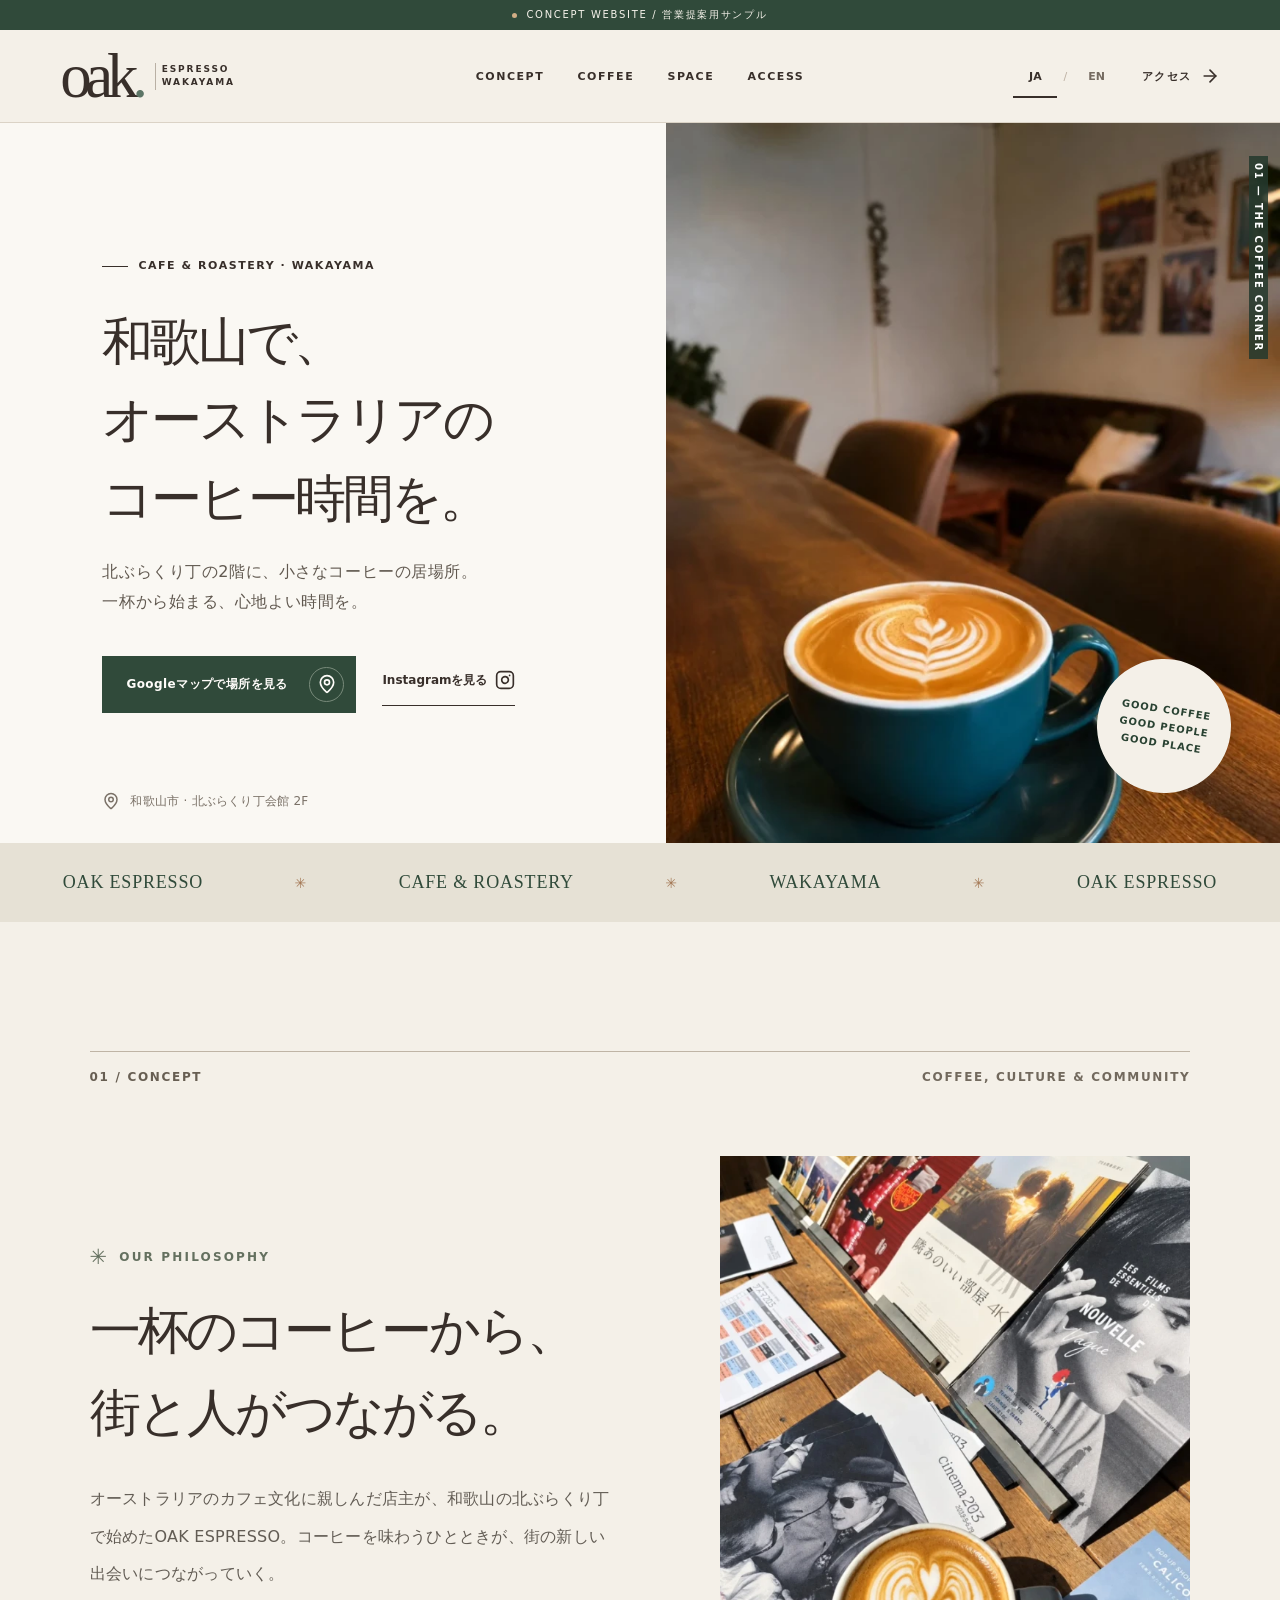
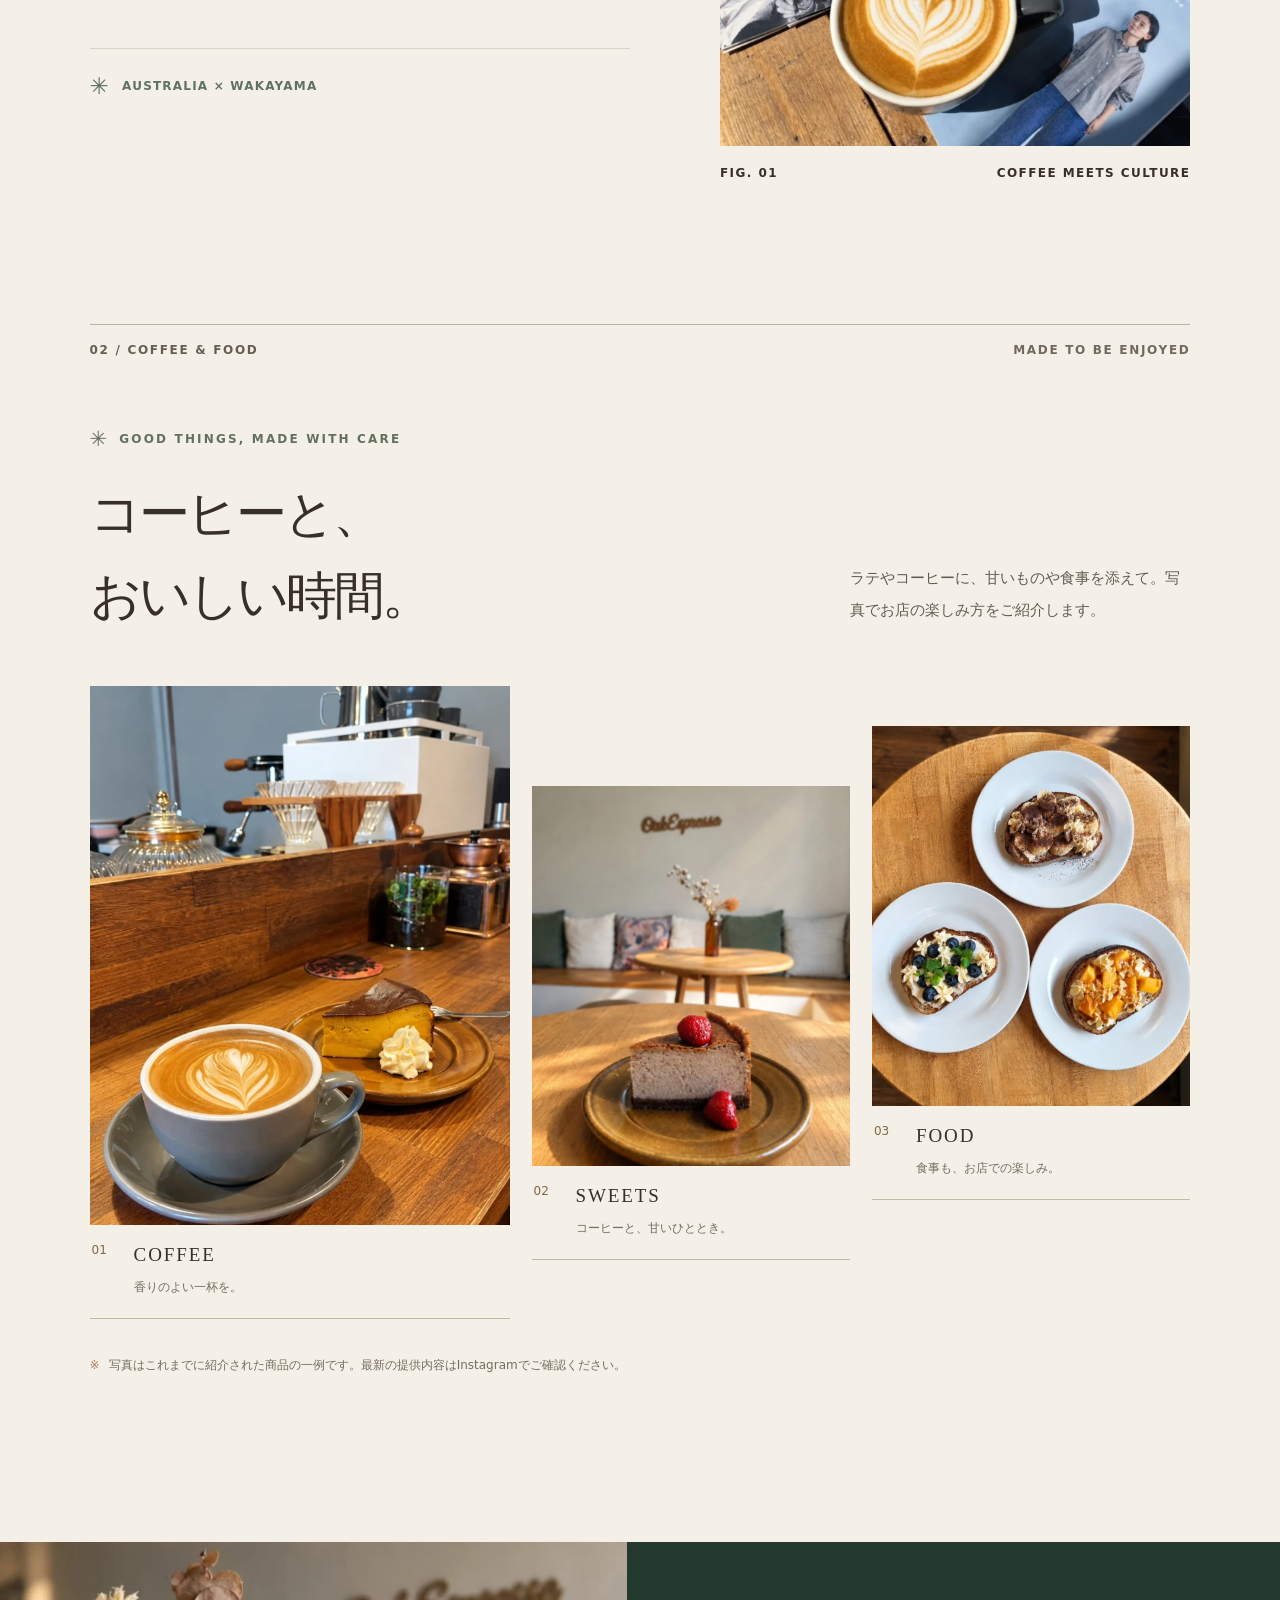
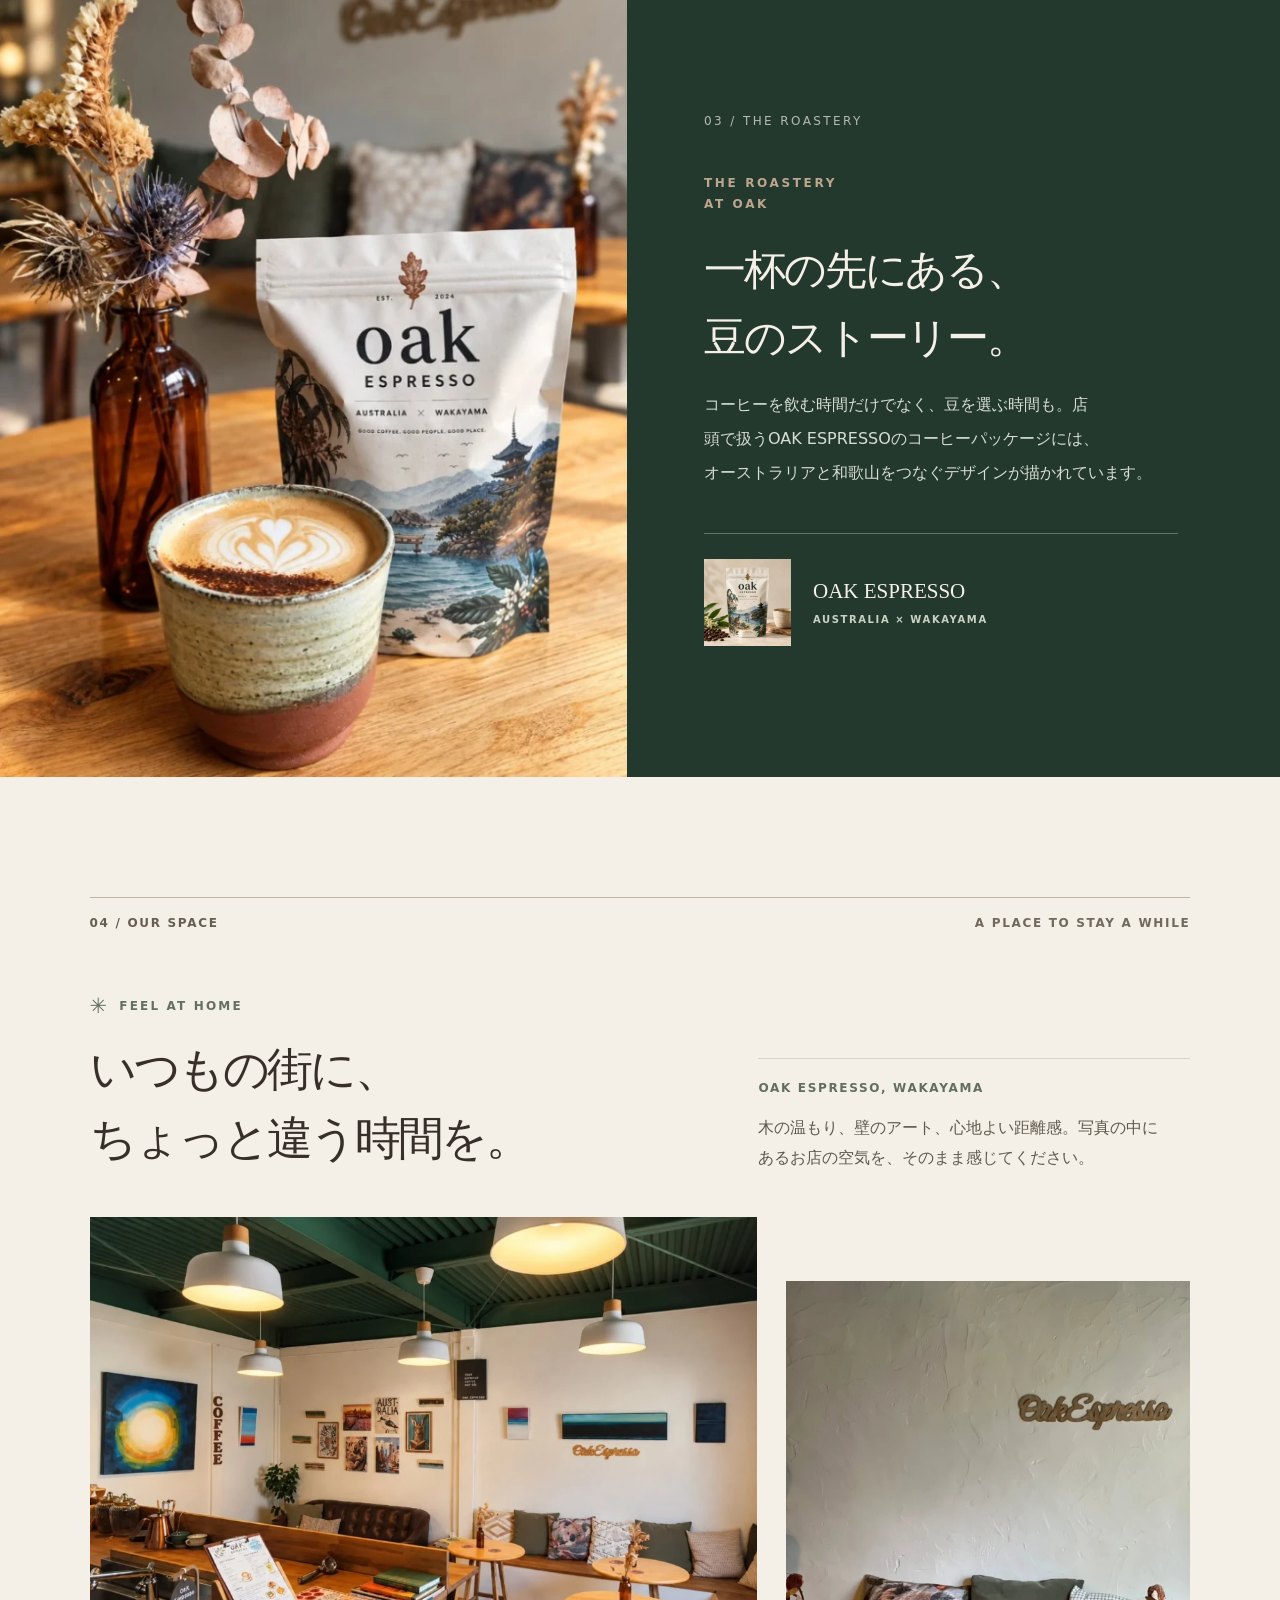
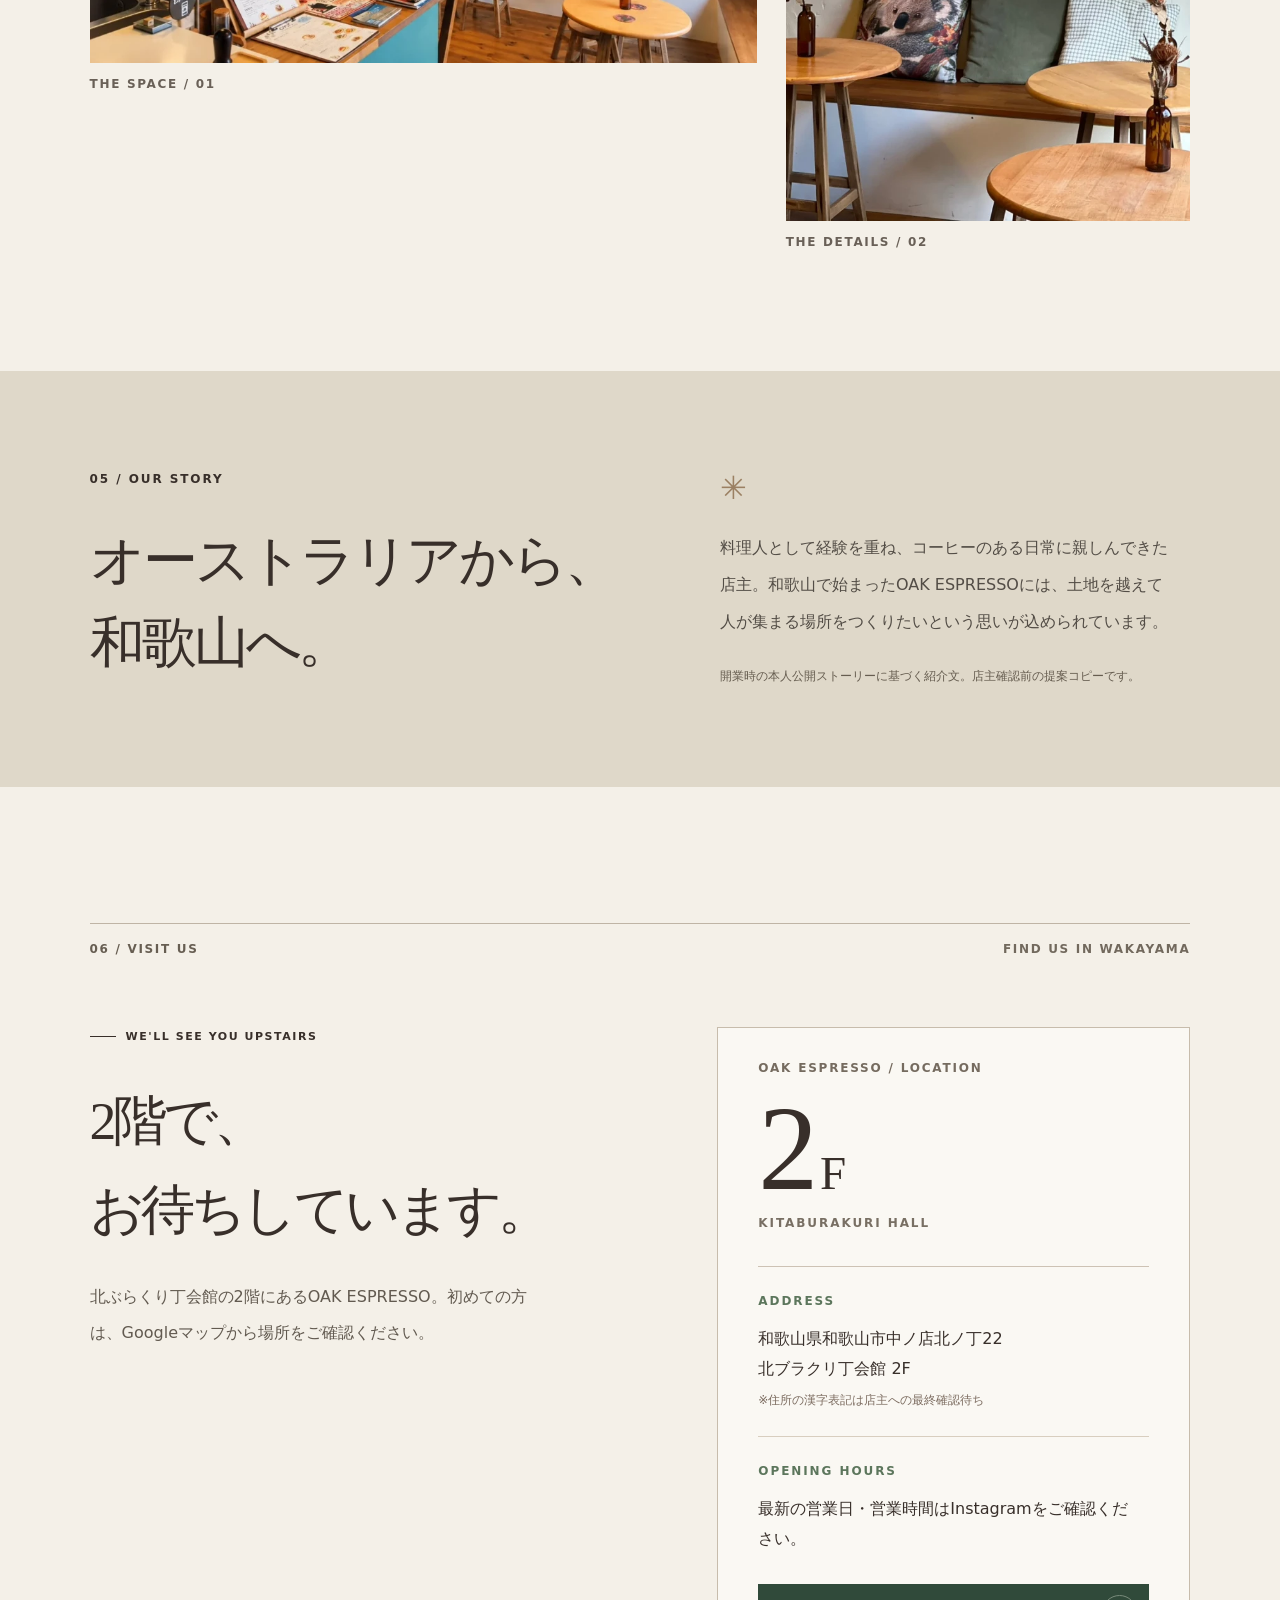
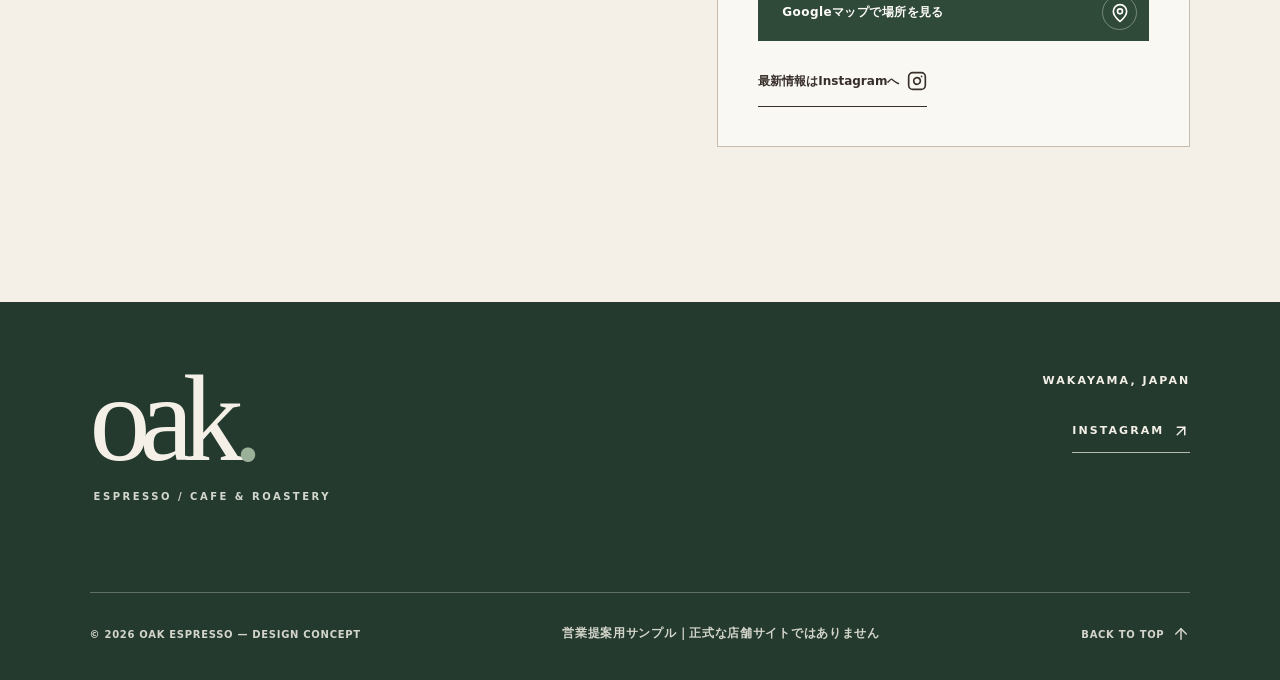
==== commit 3d558c36: "feat: finalize OAK ESPRESSO LP design and quality improvements" ====
--- a/local-preview/index.html
+++ b/local-preview/index.html
@@ -8,7 +8,7 @@
   <meta name="description" content="OAK ESPRESSO — 和歌山・北ぶらくり丁のカフェ＆ロースタリー。営業提案用デザインサンプルです。" />
   <title>OAK ESPRESSO｜和歌山・北ぶらくり丁</title>
   <link rel="icon" type="image/svg+xml" href="./images/favicon.svg" />
-  <link rel="preload" as="image" href="./images/hero-latte.webp" fetchpriority="high" />
+  <link rel="preload" as="image" href="./images/hero-latte.webp" imagesrcset="./images/hero-latte-320.webp 320w, ./images/hero-latte-640.webp 640w, ./images/hero-latte-960.webp 960w, ./images/hero-latte-1200.webp 1200w, ./images/hero-latte.webp 1440w" imagesizes="(max-width: 700px) 100vw, (max-width: 900px) max(48vw, 500px), 48vw" fetchpriority="high" />
   <link rel="stylesheet" href="styles.css" />
 </head>
 <body>
@@ -28,9 +28,9 @@
       </nav>
       <div class="head-actions">
         <div class="lang-toggle" role="group" aria-label="Language" data-aria-ja="表示言語" data-aria-en="Language">
-          <button class="lang-btn active" type="button" data-locale="ja" aria-pressed="true" aria-label="日本語">JA</button>
+          <button class="lang-btn active" type="button" data-locale="ja" aria-pressed="true" aria-label="日本語" data-aria-ja="日本語" data-aria-en="Japanese">JA</button>
           <span class="lang-bar" aria-hidden="true">/</span>
-          <button class="lang-btn" type="button" data-locale="en" aria-pressed="false" aria-label="English">EN</button>
+          <button class="lang-btn" type="button" data-locale="en" aria-pressed="false" aria-label="英語" data-aria-ja="英語" data-aria-en="English">EN</button>
         </div>
         <a class="head-location" href="#visit"><span data-ja="アクセス" data-en="Visit us">アクセス</span><svg aria-hidden="true" focusable="false" class="lucide lucide-arrow-right" xmlns="http://www.w3.org/2000/svg" width="20" height="20" viewBox="0 0 24 24" fill="none" stroke="currentColor" stroke-width="2" stroke-linecap="round" stroke-linejoin="round" > <path d="M5 12h14" /> <path d="m12 5 7 7-7 7" /> </svg></a>
       </div>
@@ -43,7 +43,7 @@
         <div class="hero-text-wrapper">
           <div class="eyebrow"><span class="dash"></span><span>CAFE & ROASTERY · WAKAYAMA</span></div>
           <h1 id="hero-title" class="hero-title" data-ja="和歌山で、<br>オーストラリアの<br>コーヒー時間を。" data-en="A taste of<br>Australian<br>coffee culture<br>in Wakayama.">和歌山で、<br>オーストラリアの<br>コーヒー時間を。</h1>
-          <p class="hero-description" data-ja="北ぶらくり丁の2階に、小さなコーヒーの居場所。<br>一杯から始まる、心地よい時間を。" data-en="A little coffee spot tucked away upstairs in Kitaburakuri. Good coffee, a welcoming space, and time to slow down.">北ぶらくり丁の2階に、小さなコーヒーの居場所。<br>一杯から始まる、心地よい時間を。</p>
+          <p class="hero-description" data-ja="北ぶらくり丁の2階に、小さな<span class='text-phrase'>コーヒー</span>の居場所。<br>一杯から始まる、心地よい時間を。" data-en="A little coffee spot tucked away upstairs in Kitaburakuri. Good coffee, a welcoming space, and time to slow down.">北ぶらくり丁の2階に、小さな<span class='text-phrase'>コーヒー</span>の居場所。<br>一杯から始まる、心地よい時間を。</p>
           <div class="hero-cta-line">
             <a class="btn-primary" href="https://www.google.com/maps/search/?api=1&amp;query=OAK%20ESPRESSO%20%E5%92%8C%E6%AD%8C%E5%B1%B1" target="_blank" rel="noopener noreferrer"><span data-ja="Googleマップで場所を見る" data-en="Find us on Google Maps">Googleマップで場所を見る</span><span class="btn-arrow" aria-hidden="true"><svg aria-hidden="true" focusable="false" class="lucide lucide-map-pin" xmlns="http://www.w3.org/2000/svg" width="20" height="20" viewBox="0 0 24 24" fill="none" stroke="currentColor" stroke-width="2" stroke-linecap="round" stroke-linejoin="round" > <path d="M20 10c0 4.993-5.539 10.193-7.399 11.799a1 1 0 0 1-1.202 0C9.539 20.193 4 14.993 4 10a8 8 0 0 1 16 0" /> <circle cx="12" cy="10" r="3" /> </svg></span></a>
             <a class="link-underline" href="https://www.instagram.com/oak_espresso/" target="_blank" rel="noopener noreferrer"><span data-ja="Instagramを見る" data-en="Explore Instagram">Instagramを見る</span><svg aria-hidden="true" focusable="false" class="lucide lucide-instagram" xmlns="http://www.w3.org/2000/svg" width="20" height="20" viewBox="0 0 24 24" fill="none" stroke="currentColor" stroke-width="2" stroke-linecap="round" stroke-linejoin="round" > <rect width="20" height="20" x="2" y="2" rx="5" ry="5" /> <path d="M16 11.37A4 4 0 1 1 12.63 8 4 4 0 0 1 16 11.37z" /> <line x1="17.5" x2="17.51" y1="6.5" y2="6.5" /> </svg></a>
@@ -52,9 +52,9 @@
         <div class="hero-footnote"><svg aria-hidden="true" focusable="false" class="lucide lucide-map-pin" xmlns="http://www.w3.org/2000/svg" width="18" height="18" viewBox="0 0 24 24" fill="none" stroke="currentColor" stroke-width="2" stroke-linecap="round" stroke-linejoin="round" > <path d="M20 10c0 4.993-5.539 10.193-7.399 11.799a1 1 0 0 1-1.202 0C9.539 20.193 4 14.993 4 10a8 8 0 0 1 16 0" /> <circle cx="12" cy="10" r="3" /> </svg><span data-ja="和歌山市 · 北ぶらくり丁会館 2F" data-en="Wakayama City · Kitaburakuri Hall, 2F">和歌山市 · 北ぶらくり丁会館 2F</span></div>
       </div>
       <div class="hero-right">
-        <img class="hero-image" src="./images/hero-latte.webp" width="1440" height="1920" fetchpriority="high" alt="木製カウンターに置かれた青いカップのラテと、奥に広がるOAK ESPRESSOの店内" data-alt-ja="木製カウンターに置かれた青いカップのラテと、奥に広がるOAK ESPRESSOの店内" data-alt-en="A latte in a blue cup on a wooden counter, with the cafe seating in the background" />
+        <img class="hero-image" src="./images/hero-latte.webp" srcset="./images/hero-latte-320.webp 320w, ./images/hero-latte-640.webp 640w, ./images/hero-latte-960.webp 960w, ./images/hero-latte-1200.webp 1200w, ./images/hero-latte.webp 1440w" sizes="(max-width: 700px) 100vw, (max-width: 900px) max(48vw, 500px), 48vw" width="1440" height="1920" fetchpriority="high" alt="木製カウンターに置かれた青いカップのラテと、奥に広がるOAK ESPRESSOの店内" data-alt-ja="木製カウンターに置かれた青いカップのラテと、奥に広がるOAK ESPRESSOの店内" data-alt-en="A latte in a blue cup on a wooden counter, with the cafe seating in the background" />
         <div class="hero-photo-tag">GOOD COFFEE<br />GOOD PEOPLE<br />GOOD PLACE</div>
-        <div class="vertical-caption">01 — THE COFFEE CORNER</div>
+        <div class="vertical-caption" aria-hidden="true">01 — THE COFFEE CORNER</div>
       </div>
       <a href="#concept" class="scroll-cue"><span class="scroll-line"></span><span>SCROLL TO EXPLORE</span></a>
     </section>
@@ -67,11 +67,11 @@
         <div class="concept-copy">
           <p class="mini-label"><span class="asterisk">✳</span> OUR PHILOSOPHY</p>
           <h2 class="editorial-title" data-ja="一杯のコーヒーから、<br>街と人がつながる。" data-en="More than<br>just a cup<br>of coffee.">一杯のコーヒーから、<br>街と人がつながる。</h2>
-          <p class="body-copy" data-ja="オーストラリアのカフェ文化に親しんだ店主が、和歌山の北ぶらくり丁で始めたOAK ESPRESSO。コーヒーを味わうひとときが、街の新しい出会いにつながっていく。" data-en="Rooted in the Australian café culture that shaped its founder, OAK ESPRESSO found a home in Wakayama's Kitaburakuri district — a place where a good cup of coffee can bring people together.">オーストラリアのカフェ文化に親しんだ店主が、和歌山の北ぶらくり丁で始めたOAK ESPRESSO。コーヒーを味わうひとときが、街の新しい出会いにつながっていく。</p>
+          <p class="body-copy" data-ja="<span class='text-phrase'>オーストラリア</span>のカフェ文化に親しんだ店主が、和歌山の北ぶらくり丁で始めたOAK ESPRESSO。<span class='text-phrase'>コーヒー</span>を味わうひとときが、街の新しい出会いにつながっていく。" data-en="Rooted in the Australian café culture that shaped its founder, OAK ESPRESSO found a home in Wakayama's Kitaburakuri district — a place where a good cup of coffee can bring people together."><span class='text-phrase'>オーストラリア</span>のカフェ文化に親しんだ店主が、和歌山の北ぶらくり丁で始めたOAK ESPRESSO。<span class='text-phrase'>コーヒー</span>を味わうひとときが、街の新しい出会いにつながっていく。</p>
           <div class="concept-bottom-note"><span class="line-cross">✳</span><span data-ja="AUSTRALIA × WAKAYAMA" data-en="AUSTRALIA × WAKAYAMA">AUSTRALIA × WAKAYAMA</span></div>
         </div>
         <div class="concept-media">
-          <div class="concept-photo-frame"><img src="./images/coffee-books.webp" loading="lazy" width="1440" height="1920" alt="映画やアートの雑誌とラテが並ぶ木製テーブル" data-alt-ja="映画やアートの雑誌とラテが並ぶ木製テーブル" data-alt-en="A latte surrounded by cinema and art magazines on a wooden table" /></div>
+          <div class="concept-photo-frame"><img src="./images/coffee-books.webp" srcset="./images/coffee-books-320.webp 320w, ./images/coffee-books-640.webp 640w, ./images/coffee-books-960.webp 960w, ./images/coffee-books.webp 1440w" sizes="(max-width: 355px) calc(100vw - 34px), (max-width: 700px) calc(100vw - 44px), (max-width: 767px) calc(40vw - 12px), (max-width: 900px) calc(43vw - 20px), (max-width: 1180px) calc(40vw - 19px), min(540px, 37vw)" loading="lazy" width="1440" height="1920" alt="映画やアートの雑誌とラテが並ぶ木製テーブル" data-alt-ja="映画やアートの雑誌とラテが並ぶ木製テーブル" data-alt-en="A latte surrounded by cinema and art magazines on a wooden table" /></div>
           <div class="media-caption"><span>FIG. 01</span><span data-ja="COFFEE MEETS CULTURE" data-en="COFFEE MEETS CULTURE">COFFEE MEETS CULTURE</span></div>
         </div>
       </div>
@@ -81,19 +81,19 @@
       <div class="section-topline"><span>02 / COFFEE & FOOD</span><span>MADE TO BE ENJOYED</span></div>
       <div class="offer-intro">
         <div><p class="mini-label"><span class="asterisk">✳</span> GOOD THINGS, MADE WITH CARE</p><h2 class="editorial-title" data-ja="コーヒーと、<br>おいしい時間。" data-en="Coffee &<br>something good.">コーヒーと、<br>おいしい時間。</h2></div>
-        <p class="offer-caption" data-ja="ラテやコーヒーに、甘いものや食事を添えて。写真でお店の楽しみ方をご紹介します。" data-en="Coffee, something sweet, or a bite to eat. A glimpse of the things that make a visit worth lingering over.">ラテやコーヒーに、甘いものや食事を添えて。写真でお店の楽しみ方をご紹介します。</p>
+        <p class="offer-caption" data-ja="ラテや<span class='text-phrase'>コーヒー</span>に、甘いものや食事を添えて。写真でお店の楽しみ方をご紹介します。" data-en="Coffee, something sweet, or a bite to eat. A glimpse of the things that make a visit worth lingering over.">ラテや<span class='text-phrase'>コーヒー</span>に、甘いものや食事を添えて。写真でお店の楽しみ方をご紹介します。</p>
       </div>
       <div class="offer-photo-grid">
         <figure class="offer-card offer-card-1">
-          <div class="offer-img-wrap"><img src="./images/coffee-cake.webp" loading="lazy" width="1440" height="1920" alt="ラテとケーキを木製カウンターに並べた写真" data-alt-ja="ラテとケーキを木製カウンターに並べた写真" data-alt-en="Latte and a slice of cake on a wooden coffee counter" /></div>
+          <div class="offer-img-wrap"><img src="./images/coffee-cake.webp" srcset="./images/coffee-cake-320.webp 320w, ./images/coffee-cake-640.webp 640w, ./images/coffee-cake-960.webp 960w, ./images/coffee-cake.webp 1440w" sizes="(max-width: 355px) calc(100vw - 34px), (max-width: 700px) calc(100vw - 44px), min(530px, 35vw)" loading="lazy" width="1440" height="1920" alt="ラテとケーキを木製カウンターに並べた写真" data-alt-ja="ラテとケーキを木製カウンターに並べた写真" data-alt-en="Latte and a slice of cake on a wooden coffee counter" /></div>
           <figcaption><span class="item-number">01</span><span><strong data-ja="COFFEE" data-en="COFFEE">COFFEE</strong><small data-ja="香りのよい一杯を。" data-en="A cup worth slowing down for.">香りのよい一杯を。</small></span></figcaption>
         </figure>
         <figure class="offer-card offer-card-2">
-          <div class="offer-img-wrap"><img src="./images/cheesecake.webp" loading="lazy" width="1440" height="1920" alt="いちごが添えられたカットケーキ" data-alt-ja="いちごが添えられたカットケーキ" data-alt-en="A slice of cake garnished with berries" /></div>
+          <div class="offer-img-wrap"><img src="./images/cheesecake.webp" srcset="./images/cheesecake-320.webp 320w, ./images/cheesecake-640.webp 640w, ./images/cheesecake-960.webp 960w, ./images/cheesecake.webp 1440w" sizes="(max-width: 355px) calc(50vw - 23.5px), (max-width: 700px) calc(50vw - 28.5px), min(402px, 26vw)" loading="lazy" width="1440" height="1920" alt="いちごが添えられたカットケーキ" data-alt-ja="いちごが添えられたカットケーキ" data-alt-en="A slice of cake garnished with berries" /></div>
           <figcaption><span class="item-number">02</span><span><strong data-ja="SWEETS" data-en="SWEETS">SWEETS</strong><small data-ja="<span class='text-phrase'>コーヒーと、</span><span class='text-phrase'>甘いひととき。</span>" data-en="Something sweet on the side."><span class='text-phrase'>コーヒーと、</span><span class='text-phrase'>甘いひととき。</span></small></span></figcaption>
         </figure>
         <figure class="offer-card offer-card-3">
-          <div class="offer-img-wrap"><img src="./images/fruit-toasts.webp" loading="lazy" width="1440" height="1440" alt="フルーツが盛り付けられた3種類のトースト" data-alt-ja="フルーツが盛り付けられた3種類のトースト" data-alt-en="Three open-faced toasts topped with fruit" /></div>
+          <div class="offer-img-wrap"><img src="./images/fruit-toasts.webp" srcset="./images/fruit-toasts-320.webp 320w, ./images/fruit-toasts-640.webp 640w, ./images/fruit-toasts-960.webp 960w, ./images/fruit-toasts.webp 1440w" sizes="(max-width: 355px) calc(50vw - 23.5px), (max-width: 700px) calc(50vw - 28.5px), min(402px, 26vw)" loading="lazy" width="1440" height="1440" alt="フルーツが盛り付けられた3種類のトースト" data-alt-ja="フルーツが盛り付けられた3種類のトースト" data-alt-en="Three open-faced toasts topped with fruit" /></div>
           <figcaption><span class="item-number">03</span><span><strong data-ja="FOOD" data-en="FOOD">FOOD</strong><small data-ja="<span class='text-phrase'>食事も、</span><span class='text-phrase'>お店での楽しみ。</span>" data-en="A little something to eat."><span class='text-phrase'>食事も、</span><span class='text-phrase'>お店での楽しみ。</span></small></span></figcaption>
         </figure>
       </div>
@@ -101,13 +101,13 @@
     </section>
 
     <section class="beans" id="beans">
-      <div class="beans-photo"><img src="./images/packaging-cafe.webp" loading="lazy" width="1440" height="1917" alt="実際に店舗で販売しているOAK ESPRESSOのコーヒー豆パッケージとラテ" data-alt-ja="実際に店舗で販売しているOAK ESPRESSOのコーヒー豆パッケージとラテ" data-alt-en="An OAK ESPRESSO coffee bean package sold in the cafe, beside a cup of coffee" /></div>
+      <div class="beans-photo"><img src="./images/packaging-cafe.webp" srcset="./images/packaging-cafe-320.webp 320w, ./images/packaging-cafe-640.webp 640w, ./images/packaging-cafe-960.webp 960w, ./images/packaging-cafe.webp 1440w" sizes="(max-width: 700px) 100vw, 49vw" loading="lazy" width="1440" height="1917" alt="実際に店舗で販売しているOAK ESPRESSOのコーヒー豆パッケージとラテ" data-alt-ja="実際に店舗で販売しているOAK ESPRESSOのコーヒー豆パッケージとラテ" data-alt-en="An OAK ESPRESSO coffee bean package sold in the cafe, beside a cup of coffee" /></div>
       <div class="beans-copy">
         <div class="beans-meta">03 / THE ROASTERY</div>
         <div class="beans-small-title">THE ROASTERY<br />AT OAK</div>
         <h2 data-ja="一杯の先にある、<br>豆のストーリー。" data-en="The story<br>behind the beans.">一杯の先にある、<br>豆のストーリー。</h2>
-        <p data-ja="コーヒーを飲む時間だけでなく、豆を選ぶ時間も。店頭で扱うOAK ESPRESSOのコーヒーパッケージには、オーストラリアと和歌山をつなぐデザインが描かれています。" data-en="The OAK ESPRESSO coffee bag brings together motifs of Australia and Wakayama — a small reminder that a cup of coffee can carry a bigger story.">コーヒーを飲む時間だけでなく、豆を選ぶ時間も。店頭で扱うOAK ESPRESSOのコーヒーパッケージには、オーストラリアと和歌山をつなぐデザインが描かれています。</p>
-        <div class="beans-pack-inline"><img src="./images/packaging-studio.webp" loading="lazy" width="1440" height="1440" alt="OAK ESPRESSOの販売用コーヒー豆パッケージ" data-alt-ja="OAK ESPRESSOの販売用コーヒー豆パッケージ" data-alt-en="OAK ESPRESSO retail coffee packaging"/><div><span>OAK ESPRESSO</span><small>AUSTRALIA × WAKAYAMA</small></div></div>
+        <p data-ja="<span class='text-phrase'>コーヒー</span>を飲む時間だけでなく、豆を選ぶ時間も。店頭で扱うOAK ESPRESSOの<span class='text-phrase'>コーヒー</span>パッケージには、<span class='text-phrase'>オーストラリア</span>と和歌山をつなぐデザインが描かれています。" data-en="The OAK ESPRESSO coffee bag brings together motifs of Australia and Wakayama — a small reminder that a cup of coffee can carry a bigger story."><span class='text-phrase'>コーヒー</span>を飲む時間だけでなく、豆を選ぶ時間も。店頭で扱うOAK ESPRESSOの<span class='text-phrase'>コーヒー</span>パッケージには、<span class='text-phrase'>オーストラリア</span>と和歌山をつなぐデザインが描かれています。</p>
+        <div class="beans-pack-inline"><img src="./images/packaging-studio.webp" srcset="./images/packaging-studio-160.webp 160w, ./images/packaging-studio-320.webp 320w, ./images/packaging-studio.webp 1440w" sizes="(max-width: 700px) 76px, 87px" loading="lazy" width="1440" height="1440" alt="OAK ESPRESSOの販売用コーヒー豆パッケージ" data-alt-ja="OAK ESPRESSOの販売用コーヒー豆パッケージ" data-alt-en="OAK ESPRESSO retail coffee packaging"/><div><span>OAK ESPRESSO</span><small>AUSTRALIA × WAKAYAMA</small></div></div>
       </div>
     </section>
 
@@ -118,15 +118,15 @@
         <div class="space-after"><span>OAK ESPRESSO, WAKAYAMA</span><p data-ja="木の温もり、壁のアート、心地よい距離感。写真の中にあるお店の空気を、そのまま感じてください。" data-en="Warm wood, art on the walls and an easy-going atmosphere. A small look inside, before you visit.">木の温もり、壁のアート、心地よい距離感。写真の中にあるお店の空気を、そのまま感じてください。</p></div>
       </div>
       <div class="space-photos">
-        <figure class="space-wide"><img src="./images/interior-wide.webp" loading="lazy" width="1440" height="1080" alt="木の家具とグリーンの天井、アートが飾られたOAK ESPRESSOの店内全景" data-alt-ja="木の家具とグリーンの天井、アートが飾られたOAK ESPRESSOの店内全景" data-alt-en="A wide view of the OAK ESPRESSO cafe with wooden furnishings, green ceiling and artwork" /><figcaption>THE SPACE / 01</figcaption></figure>
-        <figure class="space-detail"><img src="./images/interior-details.webp" loading="lazy" width="1440" height="1920" alt="木製の丸テーブルと花瓶、クッションが並ぶOAK ESPRESSOの座席" data-alt-ja="木製の丸テーブルと花瓶、クッションが並ぶOAK ESPRESSOの座席" data-alt-en="Wooden tables, a flower vase and cosy bench seating at OAK ESPRESSO" /><figcaption>THE DETAILS / 02</figcaption></figure>
+        <figure class="space-wide"><img src="./images/interior-wide.webp" srcset="./images/interior-wide-320.webp 320w, ./images/interior-wide-640.webp 640w, ./images/interior-wide-960.webp 960w, ./images/interior-wide.webp 1440w" sizes="(max-width: 355px) calc(100vw - 34px), (max-width: 700px) calc(100vw - 44px), min(837px, 53vw)" loading="lazy" width="1440" height="1080" alt="木の家具とグリーンの天井、アートが飾られたOAK ESPRESSOの店内全景" data-alt-ja="木の家具とグリーンの天井、アートが飾られたOAK ESPRESSOの店内全景" data-alt-en="A wide view of the OAK ESPRESSO cafe with wooden furnishings, green ceiling and artwork" /><figcaption>THE SPACE / 01</figcaption></figure>
+        <figure class="space-detail"><img src="./images/interior-details.webp" srcset="./images/interior-details-320.webp 320w, ./images/interior-details-640.webp 640w, ./images/interior-details-960.webp 960w, ./images/interior-details.webp 1440w" sizes="(max-width: 355px) calc(80vw - 27.2px), (max-width: 700px) calc(80vw - 35.2px), min(508px, 32vw)" loading="lazy" width="1440" height="1920" alt="木製の丸テーブルと花瓶、クッションが並ぶOAK ESPRESSOの座席" data-alt-ja="木製の丸テーブルと花瓶、クッションが並ぶOAK ESPRESSOの座席" data-alt-en="Wooden tables, a flower vase and cosy bench seating at OAK ESPRESSO" /><figcaption>THE DETAILS / 02</figcaption></figure>
       </div>
     </section>
 
     <section class="story-section" id="story">
       <div class="story-inner">
         <div class="story-title"><span class="story-index">05 / OUR STORY</span><h2 data-ja="オーストラリアから、<br>和歌山へ。" data-en="From Australia<br>to Wakayama.">オーストラリアから、<br>和歌山へ。</h2></div>
-        <div class="story-details"><span class="star-large">✳</span><p data-ja="料理人として経験を重ね、コーヒーのある日常に親しんできた店主。和歌山で始まったOAK ESPRESSOには、土地を越えて人が集まる場所をつくりたいという思いが込められています。" data-en="After years working in kitchens and experiencing Australia's café culture, the founder brought a love of coffee to Wakayama. OAK ESPRESSO began with a wish to make space for people to connect.">料理人として経験を重ね、コーヒーのある日常に親しんできた店主。和歌山で始まったOAK ESPRESSOには、土地を越えて人が集まる場所をつくりたいという思いが込められています。</p><small data-ja="開業時の本人公開ストーリーに基づく紹介文。店主確認前の提案コピーです。" data-en="Draft copy based on the founder's public opening story; subject to approval.">開業時の本人公開ストーリーに基づく紹介文。店主確認前の提案コピーです。</small></div>
+        <div class="story-details"><span class="star-large">✳</span><p data-ja="料理人として経験を重ね、<span class='text-phrase'>コーヒー</span>のある日常に親しんできた店主。和歌山で始まったOAK ESPRESSOには、土地を越えて人が集まる場所をつくりたいという思いが込められています。" data-en="After years working in kitchens and experiencing Australia's café culture, the founder brought a love of coffee to Wakayama. OAK ESPRESSO began with a wish to make space for people to connect.">料理人として経験を重ね、<span class='text-phrase'>コーヒー</span>のある日常に親しんできた店主。和歌山で始まったOAK ESPRESSOには、土地を越えて人が集まる場所をつくりたいという思いが込められています。</p><small data-ja="開業時の本人公開ストーリーに基づく紹介文。店主確認前の提案コピーです。" data-en="Draft copy based on the founder's public opening story; subject to approval.">開業時の本人公開ストーリーに基づく紹介文。店主確認前の提案コピーです。</small></div>
       </div>
     </section>
 
--- a/local-preview/styles.css
+++ b/local-preview/styles.css
@@ -11,7 +11,10 @@
   --sans: 'Noto Sans CJK JP', 'Hiragino Kaku Gothic ProN', system-ui, sans-serif;
 }
 *,*::before,*::after {box-sizing:border-box}
-html {scroll-behavior:smooth;scroll-padding-top:105px}
+html {--header-clearance:105px;scroll-behavior:smooth}
+/* Keep anchor/body focus targets below the sticky header without scrolling
+   already-visible header controls into a root scroll-padding exclusion zone. */
+main[id],section[id],main a,footer a {scroll-margin-top:var(--header-clearance)}
 body {margin:0;color:var(--ink);background:var(--cream);font-family:var(--sans);font-size:16px;-webkit-font-smoothing:antialiased}
 body,button,a { -webkit-tap-highlight-color:transparent; }
 img {display:block;max-width:100%}
@@ -41,7 +44,7 @@
 .desktop-nav a {transition:color .2s}
 .head-actions {display:flex;align-items:center;justify-content:flex-end;gap:23px}
 .lang-toggle {display:flex;align-items:center;gap:6px;white-space:nowrap}
-.lang-btn {border:0;background:none;color:#82786e;cursor:pointer;font-size:11px;font-weight:700;padding:11px 5px;line-height:1;border-radius:0;min-width:44px;min-height:44px}
+.lang-btn {border:0;background:none;color:#756b61;cursor:pointer;font-size:11px;font-weight:700;padding:11px 5px;line-height:1;border-radius:0;min-width:44px;min-height:44px}
 .lang-btn.active {color:var(--ink);box-shadow:inset 0 -2px var(--ink)}
 .lang-bar {font-weight:300;color:#bdb1a3}
 .head-location {white-space:nowrap;display:flex;gap:8px;align-items:center;min-height:44px}
@@ -66,14 +69,14 @@
 .repeater .repeater-divider {font-family:var(--sans);font-size:14px;color:#a47855}
 .section-wrap {max-width:1600px;margin:0 auto;padding-left:clamp(30px,7vw,112px);padding-right:clamp(30px,7vw,112px)}
 .section-topline {display:flex;justify-content:space-between;align-items:center;border-top:1px solid #bfb4a5;padding-top:16px;font:700 11px/1.2 var(--sans);letter-spacing:.14em;color:#675e52}
-.section-topline span:last-child {font-size:10px;opacity:.7}
+.section-topline span:last-child {font-size:10px;opacity:.92}
 .concept {padding-top:129px;padding-bottom:142px}
 .concept-grid {display:grid;grid-template-columns:1fr .87fr;align-items:center;gap:clamp(45px,7vw,110px);padding-top:70px}
-.mini-label {color:#6b7766;letter-spacing:.18em}
+.mini-label {color:#64705f;letter-spacing:.18em}
 .asterisk {font-size:21px;line-height:1}
 .editorial-title {font-family:'Noto Serif CJK JP',serif;font-weight:400;font-size:clamp(37px,4vw,62px);line-height:1.6;letter-spacing:-.058em;margin:22px 0 26px}
 .body-copy {max-width:525px;font-size:16px;line-height:2.35;letter-spacing:.015em;color:#625c54}
-.concept-bottom-note {border-top:1px solid var(--line);margin-top:55px;padding-top:20px;display:flex;align-items:center;gap:12px;color:#6d806f;font:700 12px/1.5 var(--sans);letter-spacing:.1em}
+.concept-bottom-note {border-top:1px solid var(--line);margin-top:55px;padding-top:20px;display:flex;align-items:center;gap:12px;color:#607162;font:700 12px/1.5 var(--sans);letter-spacing:.1em}
 .line-cross {font-size:23px}
 .concept-media {max-width:540px;width:100%}
 .concept-photo-frame {height:590px;overflow:hidden;background:#c7bba9;}
@@ -94,10 +97,10 @@
 .offer-card-2 img {object-position:center 57%}
 .offer-card-3 img {object-position:center center}
 .offer-card figcaption {border-bottom:1px solid #c4b8a6;display:grid;grid-template-columns:35px 1fr 16px;gap:7px;align-items:start;padding:18px 2px 19px}
-.item-number {font:11px var(--sans);color:#a28360}
+.item-number {font:11px var(--sans);color:#836745}
 .offer-card figcaption strong {font:500 19px/1.3 Georgia,serif;letter-spacing:.1em;display:block}
 .offer-card figcaption small {display:block;color:#766c61;font-size:12px;margin-top:10px;text-wrap:balance}
-.availability-note {display:flex;gap:9px;font-size:12px;color:#786f63;line-height:1.8;margin-top:36px}
+.availability-note {display:flex;gap:9px;font-size:12px;color:#756c60;line-height:1.8;margin-top:36px}
 .note-star {color:#b17f5a}
 .beans {display:grid;grid-template-columns:49% 51%;background:var(--forest);color:#f4f0e8;min-height:730px}
 .beans-photo {min-height:730px;overflow:hidden}
@@ -123,7 +126,7 @@
 .space-detail img {aspect-ratio:3/4;object-position:center center}
 .space-photos figcaption {font:600 12px/1.5 var(--sans);letter-spacing:.14em;padding-top:12px;color:#696057}
 .space-after {border-top:1px solid var(--line);padding-top:20px;min-width:0}
-.space-after span {display:block;font:700 10px/1.6 var(--sans);letter-spacing:.14em;color:#687566}
+.space-after span {display:block;font:700 10px/1.6 var(--sans);letter-spacing:.14em;color:#626e60}
 .space-after p {font-size:16px;line-height:1.9;max-width:40ch;margin:14px 0 0;color:#61594f}
 html[data-locale="en"] .space-title-area .editorial-title {font-size:clamp(46px,4.5vw,64px);line-height:1.12}
 html[data-locale="en"] .space-after p {line-height:1.7}
@@ -133,7 +136,7 @@
 .story-title h2 {font-family:'Noto Serif CJK JP',serif;font-size:clamp(38px,4.3vw,69px);font-weight:400;line-height:1.48;letter-spacing:-.055em;margin:35px 0 0}
 .star-large {font-size:32px;color:#9b8063}
 .story-details p {font-size:16px;color:#534d46;line-height:2.3;margin:23px 0 25px}
-.story-details small {display:block;font-size:12px;color:#746a5c;line-height:1.8}
+.story-details small {display:block;font-size:12px;color:#665d50;line-height:1.8}
 html[data-locale="ja"] .beans-copy > p,html[data-locale="ja"] .story-details > p {text-wrap:balance}
 .visit-section {padding-top:136px;padding-bottom:155px}
 .visit-grid {display:grid;grid-template-columns:1.04fr .96fr;gap:clamp(60px,9vw,135px);padding-top:69px}
@@ -144,11 +147,11 @@
 .floor-label {font:700 11px/1.2 var(--sans);letter-spacing:.15em;color:#756b5f}
 .visit-floor > div:nth-child(2) {font:200 120px/.99 Georgia,serif;letter-spacing:-.07em;margin:10px 0 4px}
 .visit-floor > div:nth-child(2) span {font-size:47px;letter-spacing:-.04em;margin-left:10px}
-.floor-caption {font:700 11px/1.2 var(--sans);letter-spacing:.16em;color:#7d7468}
+.floor-caption {font:700 11px/1.2 var(--sans);letter-spacing:.16em;color:#786f63}
 .visit-detail {padding:24px 0;border-bottom:1px solid #d8cebf}
-.data-label {display:block;font:700 10px var(--sans);letter-spacing:.16em;color:#648064}
+.data-label {display:block;font:700 10px var(--sans);letter-spacing:.16em;color:#5c765c}
 .visit-detail p {font-size:15px;line-height:1.9;margin:11px 0 0}
-.visit-detail small {display:block;margin-top:6px;font-size:11px;color:#8c7c6f}
+.visit-detail small {display:block;margin-top:6px;font-size:11px;color:#7c6c60}
 .visits-last {border:0;padding-bottom:10px}
 .visit-links {padding-top:20px;display:flex;gap:22px;align-items:center;flex-wrap:wrap}
 .visit-links .btn-primary {flex:1;min-width:240px}
@@ -221,8 +224,15 @@
   .visit-card {padding:23px}
   .footer-upper {padding-bottom:60px}
 }
+/* Keep complete Japanese phrases in the narrow two-column layout. */
+@media(min-width:701px) and (max-width:767px){
+  .concept-grid {grid-template-columns:1.15fr 1fr;gap:24px}
+  .story-inner {gap:24px}
+  html[data-locale="en"] .offer-intro > div {flex:1.2}
+}
 @media(max-width:700px){
-  html {scroll-padding-top:77px}
+  /* Reserve the fixed CTA (53px), bottom offset (11px) and focus clearance. */
+  html {--header-clearance:77px;scroll-padding-bottom:80px}
   .sample-label {height:26px;letter-spacing:.1em;font-size:9px}
   .site-header {top:0}
   .head-inner {height:67px;padding:0 20px}
@@ -335,11 +345,49 @@
   html[data-locale="en"] .hero-title {font-size:38px}
   .visit-card {padding:20px}
 }
+/* Readable information text; brand lockups and the repeater keep their scale. */
+.hero-description {font-size:16px;line-height:1.9}
+.hero-footnote {font-size:12px;letter-spacing:.02em;line-height:1.6}
+.section-topline {font-size:12px;line-height:1.5;gap:16px}
+.section-topline > span:first-child {flex-shrink:0}
+.section-topline span:last-child {font-size:12px;max-width:55%;min-width:0;text-align:right}
+.mini-label,.concept-bottom-note,.item-number {font-size:12px}
+.media-caption {font-size:12px;line-height:1.5;letter-spacing:.12em}
+.offer-card figcaption small,.availability-note {font-size:12px;line-height:1.8}
+.beans-meta,.beans-small-title,.story-index {font-size:12px}
+.beans-copy > p {font-size:16px;line-height:2.1}
+.space-after > span,.space-photos figcaption {font-size:12px}
+.floor-label,.floor-caption,.data-label,.visit-detail small {font-size:12px;line-height:1.8}
+.visit-detail p {font-size:16px}
+.footer-lower > [data-ja] {font-size:12px;line-height:1.8}
+
+/* Expand hit areas without moving or enlarging the visible wordmarks. */
+.desktop-nav a {display:inline-flex;align-items:center;min-height:44px;min-width:44px}
+.brand,.skip-link {min-height:44px}
+.skip-link {display:inline-flex;align-items:center}
+
+/* This redundant photo caption is decorative, with a small stable contrast backing. */
+.vertical-caption {mix-blend-mode:normal;background:rgb(36 57 45 / 85%);padding:7px 4px}
+@media(min-width:1600px){
+  .hero-image {object-position:center bottom}
+}
+@media(max-width:900px){
+  .body-copy {font-size:16px}
+  .space-after p {font-size:16px}
+}
+@media(max-width:700px){
+  .hero-description,.body-copy,.offer-caption,.beans-copy > p,
+  .space-after p,.story-details p,.visit-intro > p,.visit-detail p {font-size:16px;line-height:1.85}
+  html[data-locale="en"] .hero-description,html[data-locale="en"] .body-copy {line-height:1.75}
+  .hero-footnote {right:22px}
+  .story-details small {font-size:12px}
+}
+
 /* Pointer feedback is limited to devices that actually support hover. */
 .link-underline,.head-location,.footer-meta a,.footer-lower a,.lang-btn {transition:color .24s,border-color .24s}
 a .lucide {transition:transform .24s}
 @media(hover:hover) and (pointer:fine){
-  .desktop-nav a:hover {color:#6b8773}
+  .desktop-nav a:hover {color:#58705e}
   .btn-primary:hover {background:var(--forest)}
   .link-underline:hover,.head-location:hover,.lang-btn:hover {color:var(--green);border-color:var(--copper)}
   .site-footer a:hover {color:#fffdfa;border-color:#fffdfa}
